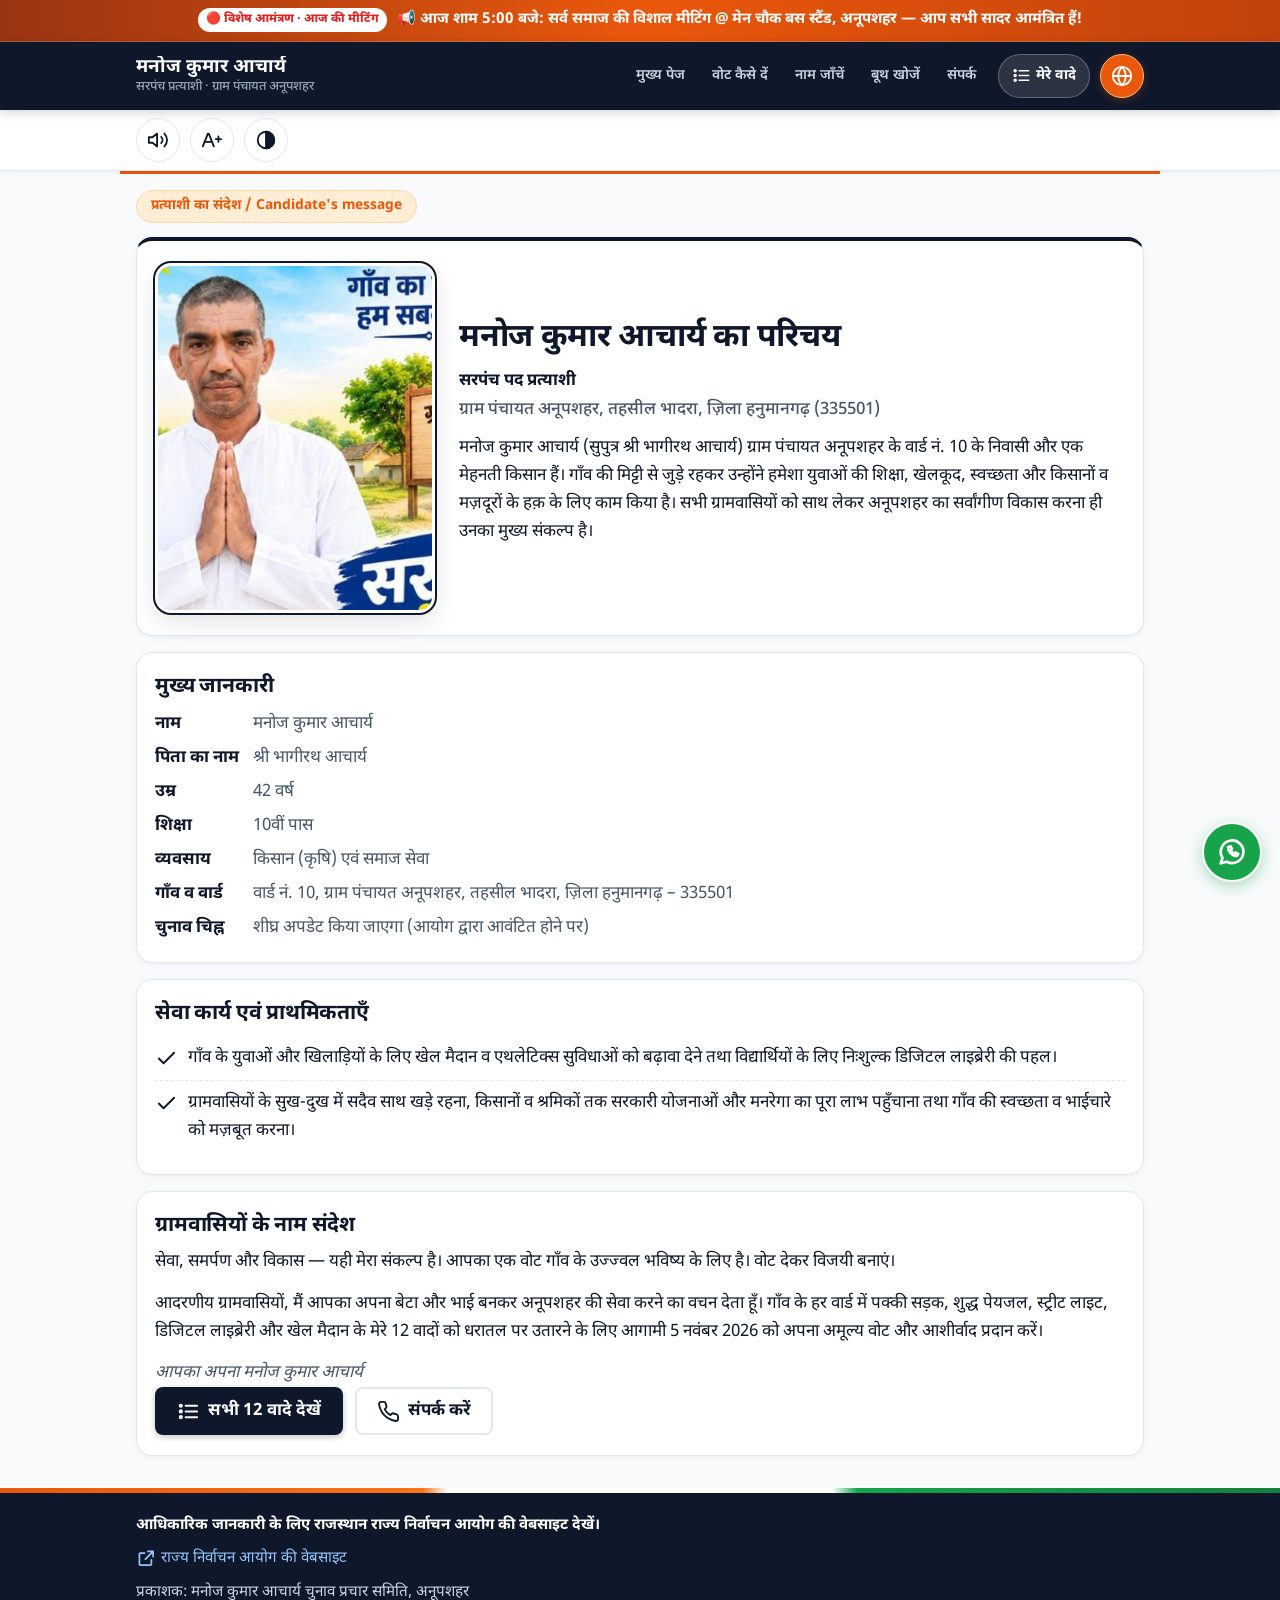
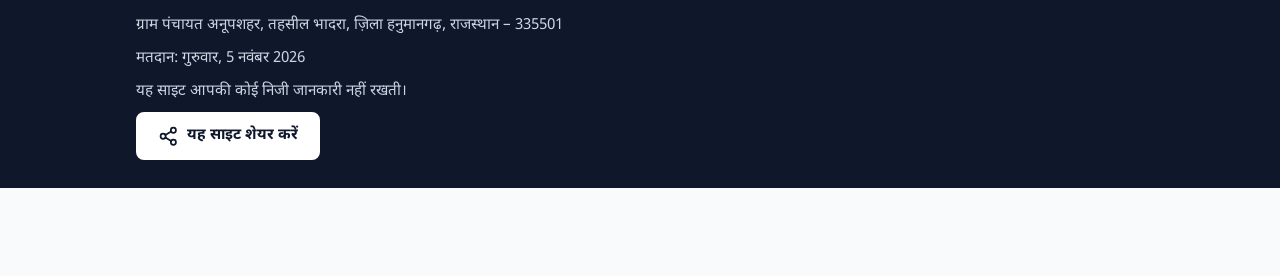
==== about.html @ 5cb66530 "Initial commit: Manoj Kumar Acharya campaign website, PWA, and GA4 integration" ====
﻿<!--
  ============================================================================
  REMINDER FOR SITE OWNER — PRE-POLL SILENCE PERIOD (प्रचार समाप्ति अवधि):
  As per State Election Commission rules, election campaigning must stop during
  the silence period before polling (typically 48 hours before the close of
  poll — confirm exact hours with the Rajasthan State Election Commission).
  Please pause or hide campaign pages (manifesto.html, about.html, flyer.html)
  during the silence period while keeping the neutral voter-information pages
  available.
  ============================================================================
-->
<!doctype html>
<html lang="hi" class="js-pending">
<head>
  <meta charset="utf-8">
  <meta name="viewport" content="width=device-width, initial-scale=1, maximum-scale=1, user-scalable=no, viewport-fit=cover">
  <meta name="theme-color" content="#0F172A">
  <meta name="description" content="मनोज कुमार आचार्य का परिचय — सरपंच प्रत्याशी, ग्राम पंचायत अनूपशहर।">
  <title data-i18n="title.about">परिचय | मनोज कुमार आचार्य</title>
  <link rel="manifest" href="manifest.json">
  <link rel="icon" href="assets/icon-192.png">
  <link rel="preconnect" href="https://fonts.googleapis.com">
  <link rel="preconnect" href="https://fonts.gstatic.com" crossorigin>
  <link rel="stylesheet" href="https://fonts.googleapis.com/css2?family=Noto+Sans+Devanagari:wght@400;600;700&display=optional" media="print" onload="this.media='all'">
  <noscript><link rel="stylesheet" href="https://fonts.googleapis.com/css2?family=Noto+Sans+Devanagari:wght@400;600;700&display=optional"></noscript>
  <link rel="stylesheet" href="css/style.css">
  <link rel="preload" href="js/i18n.js?v=danaram" as="script">
  <link rel="preload" href="js/app.js?v=danaram" as="script">
  <script>
    (function(){try{var d=document.documentElement,l=localStorage.getItem('lang');if(l==='en')d.lang='en';if(localStorage.getItem('largeText')==='1')d.classList.add('large-text');if(localStorage.getItem('contrast')==='1')d.classList.add('hc');}catch(e){}})();
  </script>
</head>
<body data-page="about.html" data-title="about">
  <a class="skip" href="#main" data-i18n="common.skip">मुख्य जानकारी पर जाएँ</a>
  <div data-chrome="header"></div>

  <main id="main" class="wrap zone-candidate">
    <p class="zone-label candidate" data-i18n="common.labelCandidate">प्रत्याशी का संदेश / Candidate's message</p>

    <section class="card hero" aria-labelledby="about-h1">
      <div class="hero-photo">
        <img src="assets/poster.jpg?v=2" width="440" height="550" decoding="async" alt="" data-i18n-attr="alt:brand.photoAlt">
      </div>
      <div class="hero-text">
        <h1 id="about-h1" data-i18n="about.h1">मनोज कुमार आचार्य का परिचय</h1>
        <p class="cand-role" data-i18n="brand.role">सरपंच पद प्रत्याशी</p>
        <p class="cand-place" data-i18n="brand.place">ग्राम पंचायत अनूपशहर, तहसील भादरा, ज़िला हनुमानगढ़ (335501)</p>
        <p data-i18n="about.intro">मनोज कुमार आचार्य (सुपुत्र श्री भागीरथ आचार्य) ग्राम पंचायत अनूपशहर के वार्ड नं. 10 के निवासी और एक मेहनती किसान हैं। गाँव की मिट्टी से जुड़े रहकर उन्होंने हमेशा युवाओं की शिक्षा, खेलकूद, स्वच्छता और किसानों व मज़दूरों के हक़ के लिए काम किया है। सभी ग्रामवासियों को साथ लेकर अनूपशहर का सर्वांगीण विकास करना ही उनका मुख्य संकल्प है।</p>
      </div>
    </section>

    <section class="card" aria-labelledby="facts-heading">
      <h2 id="facts-heading" data-i18n="about.factsTitle">मुख्य जानकारी</h2>
      <dl class="facts">
        <dt data-i18n="about.fName">नाम</dt>
        <dd data-i18n="common.siteName">मनोज कुमार आचार्य</dd>
        <dt data-i18n="about.fFather">पिता का नाम</dt>
        <dd data-i18n="about.fFatherVal">श्री भागीरथ आचार्य</dd>
        <dt data-i18n="about.fAge">उम्र</dt>
        <dd data-i18n="about.fAgeVal">42 वर्ष</dd>
        <dt data-i18n="about.fEdu">शिक्षा</dt>
        <dd data-i18n="about.fEduVal">10वीं पास</dd>
        <dt data-i18n="about.fWork">व्यवसाय</dt>
        <dd data-i18n="about.fWorkVal">किसान (कृषि) एवं समाज सेवा</dd>
        <dt data-i18n="about.fVillage">गाँव व वार्ड</dt>
        <dd data-i18n="about.fVillageVal">वार्ड नं. 10, ग्राम पंचायत अनूपशहर, तहसील भादरा, ज़िला हनुमानगढ़ – 335501</dd>
        <dt data-i18n="about.fSymbol">चुनाव चिह्न</dt>
        <dd data-i18n="about.fSymbolVal">शीघ्र अपडेट किया जाएगा (आयोग द्वारा आवंटित होने पर)</dd>
      </dl>
    </section>

    <section class="card" aria-labelledby="work-heading">
      <h2 id="work-heading" data-i18n="about.workTitle">सेवा कार्य एवं प्राथमिकताएँ</h2>
      <ul class="bullets">
        <li>
          <svg class="icon" aria-hidden="true" focusable="false"><use href="#i-check"></use></svg>
          <span data-i18n="about.work1">गाँव के युवाओं और खिलाड़ियों के लिए खेल मैदान व एथलेटिक्स सुविधाओं को बढ़ावा देने तथा विद्यार्थियों के लिए निःशुल्क डिजिटल लाइब्रेरी की पहल।</span>
        </li>
        <li>
          <svg class="icon" aria-hidden="true" focusable="false"><use href="#i-check"></use></svg>
          <span data-i18n="about.work2">ग्रामवासियों के सुख-दुख में सदैव साथ खड़े रहना, किसानों व श्रमिकों तक सरकारी योजनाओं और मनरेगा का पूरा लाभ पहुँचाना तथा गाँव की स्वच्छता व भाईचारे को मज़बूत करना।</span>
        </li>
      </ul>
    </section>

    <section class="card" aria-labelledby="msg-heading">
      <h2 id="msg-heading" data-i18n="about.messageTitle">ग्रामवासियों के नाम संदेश</h2>
      <p data-i18n="about.message">सेवा, समर्पण और विकास — यही मेरा संकल्प है। आपका एक वोट गाँव के उज्ज्वल भविष्य के लिए है। वोट देकर विजयी बनाएं।</p>
      <p data-i18n="about.messageExtra">आदरणीय ग्रामवासियों, मैं आपका अपना बेटा और भाई बनकर अनूपशहर की सेवा करने का वचन देता हूँ। गाँव के हर वार्ड में पक्की सड़क, शुद्ध पेयजल, स्ट्रीट लाइट, डिजिटल लाइब्रेरी और खेल मैदान के मेरे 12 वादों को धरातल पर उतारने के लिए आगामी 5 नवंबर 2026 को अपना अमूल्य वोट और आशीर्वाद प्रदान करें।</p>
      <p class="yours" data-i18n="brand.yours">आपका अपना मनोज कुमार आचार्य</p>
      <div class="btn-row">
        <a class="btn btn-primary" href="manifesto.html">
          <svg class="icon" aria-hidden="true" focusable="false"><use href="#i-list"></use></svg>
          <span data-i18n="home.teaserBtn">सभी 12 वादे देखें</span>
        </a>
        <a class="btn btn-outline" href="contact.html">
          <svg class="icon" aria-hidden="true" focusable="false"><use href="#i-phone"></use></svg>
          <span data-i18n="home.actContact">संपर्क करें</span>
        </a>
      </div>
    </section>
  </main>

  <div data-chrome="footer"></div>
  <script src="js/i18n.js?v=danaram"></script>
  <script src="js/app.js?v=danaram"></script>
</body>
</html>
---- css/style.css ----
/* ==========================================================================
   style.css — Manoj Kumar Acharya campaign site
   Native Mobile App & Dashboard Design System
   "Royal Trust & Warm Saffron" Color Tokens (High-Contrast Outdoor-Readable)
   ========================================================================== */

:root {
  /* Surfaces (Never put white cards on a pure white background) */
  --bg-app: #F8FAFC;              /* Soft Alabaster app background for tactile depth */
  --bg-card: #FFFFFF;             /* Pure Crisp White for pressable cards & sheets */
  --bg-glass: rgba(255, 255, 255, 0.90); /* Translucent frosted bottom/top nav */

  /* Brand & Authority Colors */
  --brand-navy: #0F172A;          /* Deep Royal Navy for Top App Bar, Status Bar & Hero accents */
  --brand-navy-elevated: #1E293B; /* Secondary dark surface (Countdown timer card) */
  
  /* Primary Interactive Accents (Saffron-Amber) */
  --accent-primary: #EA580C;      /* Vibrant Saffron for primary CTAs, badges & active states */
  --accent-primary-active: #C2410C; /* Pressed state for primary buttons */
  --accent-pill-bg: #FFEDD5;      /* Soft Saffron tint for Material-3 active nav pill */

  /* Semantic & Utility Accents */
  --accent-emerald: #16A34A;      /* Voter verified badge, WhatsApp/Call actions */
  --accent-emerald-soft: #DCFCE7; /* Soft green badge surface */

  /* High-Contrast Typography (WCAG AAA outdoor sunlight legibility) */
  --text-primary: #0F172A;        /* Deep Charcoal Ink for headings & Hindi/English body */
  --text-secondary: #475569;      /* Muted Slate for subtitles, booth details & inactive icons */
  --text-on-dark: #F8FAFC;        /* Crisp white text on Royal Navy surfaces */

  /* Borders & Native Elevation Shadows */
  --border-hairline: #E2E8F0;     /* 1px solid subtle card & nav divider */
  --shadow-card: 0 2px 8px -2px rgba(15, 23, 42, 0.06), 0 1px 3px -1px rgba(15, 23, 42, 0.04);
  --shadow-floating: 0 10px 25px -5px rgba(15, 23, 42, 0.12);
  --radius-card: 16px;
  --radius-pill: 9999px;

  /* Aliases for Seamless Codebase Compatibility */
  --bg: var(--bg-app);
  --card: var(--bg-card);
  --line: var(--border-hairline);
  --line-strong: #CBD5E1;
  --text: var(--text-primary);
  --text-muted: var(--text-secondary);
  --text-subtle: #64748B;
  --primary: var(--brand-navy);
  --primary-light: #1E3A8A;
  --primary-subtle: #EFF6FF;
  --primary-border: #BFDBFE;
  --accent: var(--accent-primary);
  --accent-hover: var(--accent-primary-active);
  --accent-subtle: var(--accent-pill-bg);
  --accent-border: #FED7AA;
  --wa: var(--accent-emerald);
  --wa-subtle: var(--accent-emerald-soft);
  --wa-border: #BBF7D0;
  --focus: var(--accent-primary);
  --grad: linear-gradient(135deg, var(--brand-navy) 0%, #1E293B 100%);
  --badge-grad: linear-gradient(135deg, var(--accent-primary) 0%, var(--accent-primary-active) 100%);
  --navy-grad: linear-gradient(135deg, #1E3A8A 0%, var(--brand-navy) 100%);
  --radius: var(--radius-card);
  --radius-sm: 8px;
  --radius-lg: 20px;
  --radius-full: var(--radius-pill);
  --shadow: var(--shadow-card);
  --shadow-md: var(--shadow-floating);
  --font: "Noto Sans Devanagari", system-ui, -apple-system, BlinkMacSystemFont, "Segoe UI", Roboto, Arial, sans-serif;
  --ease: cubic-bezier(0.16, 1, 0.3, 1);
}

/* ---------- Base & Reset ---------- */
* {
  -webkit-tap-highlight-color: transparent;
  box-sizing: border-box;
}
*, *::before, *::after { box-sizing: border-box; }
html {
  -webkit-text-size-adjust: 100%;
  text-size-adjust: 100%;
  overflow-x: hidden;
  scroll-behavior: smooth;
  background-color: var(--bg-app);
}
@view-transition { navigation: auto; }
::view-transition-old(root),
::view-transition-new(root) {
  animation-duration: 0.15s;
  animation-timing-function: cubic-bezier(0.16, 1, 0.3, 1);
}
html.large-text { font-size: 120%; }
body {
  margin: 0;
  font-family: var(--font);
  font-size: 1.0625rem;
  line-height: 1.65;
  color: var(--text-primary);
  background: var(--bg-app);
  padding-bottom: max(88px, env(safe-area-inset-bottom, 88px));
  overflow-x: hidden;
  overflow-wrap: break-word;
  text-rendering: optimizeLegibility;
  -webkit-font-smoothing: antialiased;
  -moz-osx-font-smoothing: grayscale;
  transition: background-color .2s ease, color .2s ease;
}
body, a, button, nav, header, .card {
  -webkit-user-select: none;
  user-select: none;
}
input, textarea, select, .selectable {
  -webkit-user-select: text;
  user-select: text;
}
a, button, [role="button"], .action-card, .tile, .btn, .tool-btn {
  touch-action: manipulation;
  transition: transform 0.08s cubic-bezier(0.2, 0, 0, 1), background-color 0.1s ease, box-shadow 0.1s ease;
}
a:active, button:active, [role="button"]:active, .action-card:active, .tile:active, .btn:active, .tool-btn:active {
  transform: scale(0.96);
}
img, svg { max-width: 100%; }
img { height: auto; display: block; }
h1, h2, h3 { color: var(--text-primary); line-height: 1.35; margin: 0 0 .5rem; font-weight: 700; }
h1 { font-size: 1.65rem; letter-spacing: -0.01em; }
h2 { font-size: 1.32rem; letter-spacing: -0.01em; }
h3 { font-size: 1.12rem; }
p { margin: 0 0 .85rem; }
a { color: var(--primary-light); text-underline-offset: 3px; transition: color .15s ease; }
a:hover { color: var(--primary); }
ul, ol { padding-left: 1.3rem; }
button, input, textarea, select { font: inherit; }
.icon {
  width: 1.35em; height: 1.35em; flex: 0 0 auto; fill: none; stroke: currentColor;
  stroke-width: 2; stroke-linecap: round; stroke-linejoin: round; vertical-align: middle;
}
.icon.fill { fill: currentColor; stroke: none; }

:focus-visible {
  outline: 3px solid var(--accent-primary);
  outline-offset: 2px;
  border-radius: 4px;
}

.visually-hidden {
  position: absolute !important; width: 1px; height: 1px; padding: 0; margin: -1px;
  overflow: hidden; clip: rect(0 0 0 0); white-space: nowrap; border: 0;
}
.skip {
  position: absolute; left: 8px; top: -100px; z-index: 100;
  background: var(--brand-navy); color: var(--text-on-dark); padding: .75rem 1.2rem;
  border-radius: var(--radius-sm); font-weight: 700; transition: top .2s ease;
}
.skip:focus { top: 8px; }

.wrap { width: 100%; max-width: 1040px; margin: 0 auto; padding: 0 16px; box-sizing: border-box; }
main { display: block; padding: 18px 0 12px; }
section { margin-bottom: 20px; }

/* [EDIT] markers */
mark.edit { background: #FEF3C7; color: #78350F; padding: .08em .35em; border-radius: 4px; font-weight: 600; }

/* ---------- Top App Bar (Deep Royal Navy #0F172A) ---------- */
[data-chrome="header"] { display: block; height: 134px; background: var(--brand-navy); }
.site-header {
  background: var(--brand-navy);
  color: var(--text-on-dark);
  box-shadow: 0 2px 10px rgba(15, 23, 42, 0.2);
  position: sticky;
  top: 0;
  z-index: 500;
}
.site-header .bar {
  display: flex; align-items: center; gap: clamp(6px, 1.2vw, 10px); min-height: 68px; padding-top: 8px; padding-bottom: 8px;
}
.desktop-nav-links {
  display: none;
  align-items: center;
  gap: 3px;
  flex: 0 1 auto;
  min-width: 0;
}
.desktop-nav-link {
  display: inline-flex;
  align-items: center;
  min-height: 44px;
  padding: 0 clamp(6px, 1vw, 12px);
  color: #CBD5E1;
  text-decoration: none;
  font-weight: 600;
  font-size: clamp(0.78rem, 1.1vw, 0.92rem);
  border-radius: var(--radius-pill);
  transition: background-color 0.15s ease, color 0.15s ease;
  white-space: nowrap;
  flex-shrink: 0;
}
.desktop-nav-link:hover {
  background: rgba(255, 255, 255, 0.12);
  color: #FFFFFF;
}
.desktop-nav-link[aria-current="page"] {
  background: rgba(255, 255, 255, 0.2);
  color: #FFFFFF;
  font-weight: 700;
}
.btn-manifesto-nav {
  display: inline-flex;
  align-items: center;
  justify-content: center;
  gap: 5px;
  min-height: 44px;
  padding: 0 clamp(8px, 1vw, 14px);
  border-radius: var(--radius-pill);
  background: rgba(255, 255, 255, 0.12);
  color: #FFFFFF;
  text-decoration: none;
  font-weight: 700;
  font-size: clamp(0.78rem, 1.1vw, 0.9rem);
  border: 1.5px solid rgba(255, 255, 255, 0.25);
  transition: background-color 0.15s ease, border-color 0.15s ease;
  white-space: nowrap;
  flex-shrink: 0;
}
.btn-manifesto-nav:hover {
  background: rgba(255, 255, 255, 0.22);
}
.btn-manifesto-nav[aria-current="page"] {
  background: var(--accent-primary);
  border-color: var(--accent-primary);
  box-shadow: 0 2px 8px rgba(234, 88, 12, 0.3);
}
@media (max-width: 520px) {
  .btn-manifesto-nav {
    width: 44px;
    height: 44px;
    min-width: 44px;
    padding: 0;
  }
  .btn-manifesto-nav .manifesto-nav-text {
    display: none;
  }
}
.brand {
  color: var(--text-on-dark); text-decoration: none; display: flex; flex-direction: column; flex: 1 1 auto; min-width: 0;
}
.brand-name {
  font-size: 1.18rem; font-weight: 700; line-height: 1.22; white-space: nowrap; overflow: hidden;
  text-overflow: ellipsis;
}
.brand-role {
  font-size: .8rem; color: #94A3B8; line-height: 1.3; white-space: nowrap; overflow: hidden;
  text-overflow: ellipsis; font-weight: 500;
}
.btn-lang, .btn-menu {
  min-height: 44px; border-radius: var(--radius-pill); cursor: pointer;
  font-weight: 700; display: inline-flex; align-items: center; justify-content: center;
  transition: transform .12s var(--ease), background-color .18s ease;
  user-select: none;
  flex-shrink: 0;
}
.btn-lang:active, .btn-menu:active { transform: scale(0.96); }
.btn-lang {
  width: 44px;
  height: 44px;
  min-width: 44px;
  padding: 0;
  background: var(--accent-primary);
  color: #FFFFFF;
  border: 1.5px solid #FDBA74;
  box-shadow: 0 2px 8px rgba(234, 88, 12, .3);
}
.btn-lang .icon {
  width: 22px;
  height: 22px;
}
.btn-lang:hover { background: var(--accent-primary-active); }
.btn-menu {
  background: rgba(255, 255, 255, .12);
  color: #FFFFFF;
  border: 1.5px solid rgba(255, 255, 255, .25);
  padding: 0 14px;
  letter-spacing: 0.3px;
}
.btn-menu:hover { background: rgba(255, 255, 255, .2); }
.btn-menu .label { font-size: .92rem; font-weight: 700; }

/* Navigation Drawer */
.site-nav {
  display: none;
  background: var(--brand-navy);
  border-top: 1px solid rgba(255, 255, 255, .1);
}
.site-nav.open { display: block; animation: navFade .18s ease-out; }
@keyframes navFade { from { opacity: 0; } to { opacity: 1; } }
.site-nav .wrap { padding-top: 10px; padding-bottom: 14px; }
.nav-group { margin-top: 6px; }
.nav-head {
  margin: 10px 0 6px; font-size: .82rem; font-weight: 700; color: #93C5FD;
  text-transform: uppercase; letter-spacing: 0.5px;
}
.nav-group.cand .nav-head { color: #FDBA74; }
.site-nav ul { list-style: none; margin: 0; padding: 0; display: grid; gap: 3px; }
.site-nav a {
  display: flex; align-items: center; gap: 12px; min-height: 48px; padding: 6px 14px;
  color: #E2E8F0; text-decoration: none; border-radius: var(--radius-sm); font-weight: 600;
  transition: background-color .15s ease, color .15s ease;
}
.site-nav a:hover { background: rgba(255, 255, 255, .08); color: #FFFFFF; }
.site-nav a[aria-current="page"] {
  background: var(--accent-primary);
  color: #FFFFFF;
}

/* Translucent Frosted Toolbar Strip */
.toolbar-band {
  background: var(--bg-glass);
  backdrop-filter: blur(12px);
  -webkit-backdrop-filter: blur(12px);
  border-bottom: 1px solid var(--border-hairline);
  box-shadow: var(--shadow-card);
  position: relative;
  z-index: 30;
}
.toolbar {
  display: flex; flex-wrap: wrap; gap: 10px; padding-top: 8px; padding-bottom: 8px;
  min-height: 56px; align-items: center;
}
.tool-btn {
  display: inline-flex; align-items: center; justify-content: center; gap: 6px; min-height: 44px; padding: 0 14px;
  border: 1px solid var(--border-hairline); background: var(--bg-card); color: var(--text-primary);
  border-radius: var(--radius-pill); font-weight: 700; font-size: .88rem; cursor: pointer;
  transition: background-color .15s ease, border-color .15s ease, color .15s ease;
  user-select: none;
}
.tool-btn.icon-only {
  width: 44px;
  height: 44px;
  min-width: 44px;
  padding: 0;
  border-radius: var(--radius-pill);
}
.tool-btn.icon-only .icon {
  width: 22px;
  height: 22px;
}
.tool-btn:hover { background: var(--accent-pill-bg); border-color: var(--accent-border); color: var(--accent-primary); }
.tool-btn:active { transform: scale(0.97); }
.tool-btn[aria-pressed="true"] {
  background: var(--brand-navy); color: var(--text-on-dark); border-color: var(--brand-navy);
}
.tool-btn[hidden] { display: none; }

/* ---------- Zone Labels (Candidate vs Neutral) ---------- */
.zone-label {
  display: inline-flex; align-items: center; gap: 8px; margin: 0 0 14px;
  padding: 6px 14px; border-radius: var(--radius-pill); font-weight: 700; font-size: .86rem; line-height: 1.4;
}
.zone-neutral .zone-label, .zone-label.neutral {
  background: var(--primary-subtle); color: var(--primary-light); border: 1px solid var(--primary-border);
}
.zone-candidate .zone-label, .zone-label.candidate {
  background: var(--accent-pill-bg); color: var(--accent-primary); border: 1px solid var(--accent-border);
}
.zone-candidate { border-top: 3px solid var(--accent-primary); padding-top: 16px; }
.zone-neutral { border-top: 3px solid var(--brand-navy); padding-top: 16px; }

/* ---------- Tactile Cards & Surfaces ---------- */
.card {
  background: var(--bg-card);
  border: 1px solid var(--border-hairline);
  border-radius: var(--radius-card);
  box-shadow: var(--shadow-card);
  padding: 20px 18px;
  margin-bottom: 16px;
  transition: box-shadow .2s ease;
}
.card:hover { box-shadow: var(--shadow-floating); }
.lead { font-size: 1.1rem; color: var(--text-secondary); font-weight: 500; }
.note {
  background: var(--accent-pill-bg);
  border: 1px solid var(--accent-border);
  border-left: 4px solid var(--accent-primary);
  padding: 12px 16px;
  border-radius: var(--radius-sm);
  margin: 0 0 14px;
}
.note.info {
  background: var(--primary-subtle);
  border-color: var(--primary-border);
  border-left-color: var(--brand-navy);
}
.small { font-size: .92rem; color: var(--text-secondary); }

/* Buttons */
.btn {
  display: inline-flex; align-items: center; justify-content: center; gap: 8px;
  min-height: 48px; padding: 10px 20px; border-radius: var(--radius-sm); border: 2px solid transparent;
  font-weight: 700; text-decoration: none; cursor: pointer; text-align: center; line-height: 1.3;
  transition: transform .12s var(--ease), background-color .15s ease, box-shadow .15s ease;
  user-select: none;
}
.btn:active { transform: scale(0.97); }
.btn-primary {
  background: var(--brand-navy);
  color: var(--text-on-dark);
  box-shadow: 0 2px 6px rgba(15, 23, 42, .25);
}
.btn-primary:hover { background: var(--brand-navy-elevated); }
.btn-red {
  background: var(--accent-primary);
  color: #FFFFFF;
  box-shadow: 0 2px 6px rgba(234, 88, 12, .25);
}
.btn-red:hover { background: var(--accent-primary-active); }
.btn-wa {
  background: var(--accent-emerald);
  color: #FFFFFF;
}
.btn-wa:hover { background: #15803D; }
.btn-outline {
  background: var(--bg-card); color: var(--brand-navy); border-color: var(--border-hairline);
}
.btn-outline:hover { background: var(--primary-subtle); border-color: var(--brand-navy); }
.btn-wa-outline {
  background: var(--bg-card); color: var(--accent-emerald); border-color: var(--wa-border);
}
.btn-wa-outline:hover { background: var(--accent-emerald-soft); }
.btn-lg { min-height: 56px; font-size: 1.12rem; padding: 12px 26px; border-radius: var(--radius-card); }
.btn-row { display: flex; flex-wrap: wrap; gap: 12px; }
.contact-actions {
  display: grid;
  grid-template-columns: 1fr;
  gap: 12px;
}
.contact-actions .btn {
  width: 100%;
  max-width: 100%;
  box-sizing: border-box;
  padding: 12px clamp(8px, 2.5vw, 20px);
  font-size: clamp(0.88rem, 2.8vw, 1.05rem);
  white-space: normal;
  text-align: center;
  flex-wrap: wrap;
}
@media (max-width: 380px) {
  .contact-actions .btn .btn-num {
    display: none;
  }
}

/* ---------- Home: Hero Section ---------- */
.blessing {
  text-align: center; color: var(--accent-primary); font-weight: 700; font-size: .98rem;
  margin: 0 0 12px; letter-spacing: .2px;
}
.hero {
  display: grid; gap: 18px; align-items: center;
  background: var(--bg-card);
  border-top: 4px solid var(--brand-navy);
  border-radius: var(--radius-card);
  box-shadow: var(--shadow-card);
  padding: 22px 18px;
}
.hero-photo {
  width: 220px; aspect-ratio: 4 / 5; margin: 0 auto; border-radius: var(--radius-card); overflow: hidden;
  border: 3px solid #FFFFFF; box-shadow: 0 0 0 2px var(--brand-navy), 0 8px 24px rgba(15, 23, 42, .12);
  background: #E2E8F0;
}
.hero-photo img { width: 100%; height: 100%; object-fit: cover; object-position: var(--photo-pos, center center); }
.hero-text { text-align: center; }
.slogan-band {
  display: inline-block; background: var(--accent-primary); color: #FFFFFF; font-weight: 700;
  font-size: 1.55rem; line-height: 1.3; padding: 8px 20px; border-radius: 12px; margin: 0 0 10px;
  box-shadow: 0 3px 10px rgba(234, 88, 12, .25);
}
.tagline { color: var(--primary-light); font-weight: 700; font-size: 1.15rem; margin-bottom: 6px; }
.cand-name { color: var(--text-primary); font-size: 1.55rem; font-weight: 800; margin: 0; }
.cand-role { font-weight: 700; color: var(--text-primary); margin: 0; font-size: 1.05rem; }
.cand-place { color: var(--text-secondary); margin: 0 0 10px; font-weight: 500; }
.values-strip {
  background: var(--primary-subtle);
  color: var(--brand-navy); font-weight: 700; text-align: center;
  padding: 8px 16px; border-radius: var(--radius-sm); border: 1px solid var(--primary-border);
  margin: 0 0 10px;
}
.vote-line { font-weight: 700; color: var(--text-primary); margin: 0; }
.appeal { color: var(--accent-primary); font-weight: 700; font-size: 1.18rem; margin: 4px 0; }
.yours { color: var(--text-secondary); font-style: italic; margin: 0; }

/* Secondary Dark Surface: Countdown Timer Card */
#countdown.card {
  background: var(--brand-navy-elevated);
  border: 1px solid rgba(255, 255, 255, 0.12);
  color: var(--text-on-dark);
  box-shadow: var(--shadow-floating);
}
#countdown h2 { color: var(--text-on-dark); }
#countdown .cd-date { color: #93C5FD; }
.countdown {
  display: grid; grid-template-columns: repeat(3, 1fr); gap: 10px; margin: 12px 0 8px;
}
.cd-box {
  background: rgba(255, 255, 255, 0.08);
  color: var(--text-on-dark);
  border: 1px solid rgba(255, 255, 255, 0.15);
  border-top: 3.5px solid var(--accent-primary);
  border-radius: var(--radius-sm);
  text-align: center;
  padding: 12px 4px;
}
.cd-num {
  display: block; font-size: 2.1rem; font-weight: 800; line-height: 1.1;
  font-variant-numeric: tabular-nums; color: #FDBA74;
}
.cd-unit { display: block; font-size: .9rem; font-weight: 600; color: #CBD5E1; margin-top: 3px; }
.cd-msg { font-weight: 700; color: #FDBA74; font-size: 1.12rem; }

/* Royal Navy Action Tiles (2x2 Grid) */
.tiles {
  display: grid; grid-template-columns: 1fr 1fr; gap: 10px; list-style: none; padding: 0; margin: 0;
}
.tile {
  display: flex; flex-direction: column; align-items: center; justify-content: center; gap: 8px;
  min-height: 114px; padding: 14px 10px; border-radius: var(--radius-card); text-align: center;
  background: var(--brand-navy); color: var(--text-on-dark); text-decoration: none; font-weight: 700; font-size: 1.02rem; line-height: 1.3;
  box-shadow: var(--shadow-card); border: 1px solid rgba(255, 255, 255, .1);
  border-bottom: 3.5px solid var(--accent-primary);
  transition: transform .15s ease, box-shadow .15s ease;
  user-select: none;
}
.tile .icon { width: 34px; height: 34px; color: #FFFFFF; }
.tile:hover {
  transform: translateY(-2px);
  box-shadow: var(--shadow-floating);
}
.tile:active { transform: scale(0.97); }

/* Pillars */
.pillars { display: grid; grid-template-columns: 1fr 1fr; gap: 10px; list-style: none; padding: 0; margin: 0; }
.pillar {
  background: var(--bg-card);
  border: 1px solid var(--border-hairline);
  border-top: 3.5px solid var(--brand-navy);
  border-radius: var(--radius-card);
  box-shadow: var(--shadow-card);
  padding: 16px 10px;
  text-align: center;
  font-weight: 700;
  color: var(--text-primary);
  line-height: 1.35;
}
.pillar-icon {
  width: 58px; height: 58px; margin: 0 auto 10px; border-radius: 50%; display: grid; place-items: center;
  background: var(--primary-subtle); color: var(--brand-navy); border: 2px solid var(--primary-border);
}
.pillar-icon .icon { width: 30px; height: 30px; }

/* ---------- Manifesto Cards (12 Points) ---------- */
.manifesto-head { text-align: center; margin-bottom: 18px; }
.manifesto-head h1 { margin: 0; }
.manifesto-head .slogan-band { font-size: 1.65rem; }
.promises { list-style: none; padding: 0; margin: 0; display: grid; gap: 14px; }
.promise {
  display: flex; gap: 14px; align-items: flex-start;
  background: var(--bg-card); border: 1px solid var(--border-hairline); border-left: 4.5px solid var(--accent-primary);
  border-radius: var(--radius-card); box-shadow: var(--shadow-card); padding: 16px 14px;
}
.badge {
  flex: 0 0 auto; width: 48px; height: 48px; border-radius: 50%; display: grid; place-items: center;
  background: var(--accent-primary); color: #FFFFFF; font-weight: 700; font-size: 1.3rem; line-height: 1;
  border: 2px solid #FED7AA;
}
.promise-body { min-width: 0; flex: 1 1 auto; }
.promise h2, .promise h3 { color: var(--text-primary); font-weight: 700; font-size: 1.15rem; margin: 0 0 4px; }
.promise p { font-weight: 400; margin: 0 0 10px; color: var(--text-secondary); }
.btn-share {
  display: inline-flex; align-items: center; gap: 6px; min-height: 48px; padding: 4px 16px;
  border: 1px solid var(--wa-border); color: var(--accent-emerald); background: var(--accent-emerald-soft); border-radius: var(--radius-pill);
  font-weight: 700; font-size: .92rem; text-decoration: none;
  transition: background-color .15s ease;
  user-select: none;
}
.btn-share:hover { background: #DCFCE7; }
.btn-share:active { transform: scale(0.96); }
.teaser-more { margin-top: 16px; }
.poster-figure { margin: 0; }
.poster-figure img { width: 100%; max-width: 640px; margin: 0 auto; border-radius: var(--radius-card); border: 1px solid var(--border-hairline); }
.poster-figure figcaption { text-align: center; margin-top: 6px; }

/* ---------- Steps & Checklists ---------- */
.steps { list-style: none; padding: 0; margin: 0; display: grid; gap: 12px; counter-reset: step; }
.step { display: flex; gap: 12px; align-items: flex-start; }
.step-icon {
  flex: 0 0 auto; width: 50px; height: 50px; border-radius: 50%; display: grid; place-items: center;
  background: var(--brand-navy); color: #FFFFFF; position: relative;
}
.step-icon .icon { width: 26px; height: 26px; }
.step-num {
  position: absolute; right: -5px; top: -5px; width: 24px; height: 24px; border-radius: 50%;
  background: var(--accent-primary); color: #FFFFFF; border: 2px solid #FFFFFF; font-weight: 700; font-size: .8rem; display: grid; place-items: center;
}
.step h3 { margin: 2px 0 2px; font-weight: 700; }
.step p { margin: 0; color: var(--text-secondary); }

.checklist { list-style: none; padding: 0; margin: 0 0 10px; }
.checklist li { margin-bottom: 8px; }
.checklist label {
  display: flex; gap: 12px; align-items: flex-start; min-height: 48px; padding: 10px 12px;
  background: var(--bg-card); border: 1.5px solid var(--border-hairline); border-radius: var(--radius-sm); cursor: pointer;
  transition: border-color .15s ease, background-color .15s ease;
}
.checklist label:hover { border-color: var(--primary-border); background: var(--bg-app); }
.checklist input { width: 22px; height: 22px; margin: 2px 0 0; flex: 0 0 auto; accent-color: var(--brand-navy); }
.checklist input:checked + span { text-decoration: line-through; color: var(--text-subtle); }

.bullets { margin: 0; padding-left: 0; list-style: none; }
.bullets li { display: flex; gap: 10px; align-items: flex-start; padding: 8px 0; border-bottom: 1px dashed var(--border-hairline); }
.bullets li:last-child { border-bottom: 0; }
.bullets .icon { color: var(--brand-navy); margin-top: 3px; }

.who { display: grid; gap: 12px; }
.who .card { margin: 0; }
.who h3 { display: flex; align-items: center; gap: 8px; }

.facts { display: grid; grid-template-columns: auto 1fr; gap: 6px 14px; margin: 0; }
.facts dt { font-weight: 700; color: var(--brand-navy); }
.facts dd { margin: 0; color: var(--text-secondary); }

/* ---------- FAQ Accordion ---------- */
.faq details {
  background: var(--bg-card); border: 1px solid var(--border-hairline); border-radius: var(--radius-sm);
  margin-bottom: 10px; box-shadow: var(--shadow-card);
}
.faq summary {
  cursor: pointer; list-style: none; display: flex; align-items: center; gap: 10px;
  min-height: 54px; padding: 10px 16px; font-weight: 700; color: var(--text-primary);
  user-select: none;
}
.faq summary::-webkit-details-marker { display: none; }
.faq summary::after { content: "+"; margin-left: auto; font-size: 1.5rem; line-height: 1; color: var(--brand-navy); font-weight: 400; }
.faq details[open] summary::after { content: "−"; }
.faq details > p { padding: 0 16px 14px; margin: 0; color: var(--text-secondary); }

/* ---------- Booths & Issues ---------- */
.ward-jump { display: flex; flex-wrap: wrap; gap: 8px; align-items: center; margin-bottom: 16px; }
.chip {
  display: inline-flex; align-items: center; min-height: 48px; padding: 0 16px; border-radius: var(--radius-pill);
  background: var(--bg-card); border: 1.5px solid var(--border-hairline); color: var(--brand-navy); font-weight: 700; text-decoration: none;
  box-shadow: var(--shadow-card); transition: background-color .15s ease, border-color .15s ease;
  user-select: none;
}
.chip:hover { background: var(--primary-subtle); border-color: var(--brand-navy); }
.chip:active { transform: scale(0.97); }
.ward-block { scroll-margin-top: 12px; }
.ward-block h2 { display: flex; align-items: center; gap: 8px; flex-wrap: wrap; }
.ward-area { font-weight: 400; color: var(--text-secondary); font-size: 1rem; }
.booth-meta { margin: 0 0 6px; }
.booth-meta strong { color: var(--brand-navy); }

/* ---------- Forms ---------- */
.form-field { margin-bottom: 14px; }
.form-field label { display: block; font-weight: 700; color: var(--text-primary); margin-bottom: 4px; }
.form-field input, .form-field textarea {
  width: 100%; min-height: 48px; padding: 10px 12px; border: 1.5px solid var(--border-hairline); border-radius: var(--radius-sm);
  background: var(--bg-card); color: var(--text-primary); transition: border-color .15s ease;
}
.form-field input:focus, .form-field textarea:focus {
  border-color: var(--brand-navy); outline: none;
}
.form-field textarea { min-height: 130px; resize: vertical; }
.form-error { color: #DC2626; font-weight: 700; margin: 0 0 10px; }
.form-status { color: var(--accent-emerald); font-weight: 700; }

/* Contact Details */
.contact-number { font-size: 1.6rem; font-weight: 800; color: var(--brand-navy); letter-spacing: .5px; margin: 4px 0 14px; }
.contact-actions { display: grid; gap: 10px; }

/* Media Placeholders */
.media-grid { display: grid; gap: 12px; }
.media-slot {
  border: 2px dashed var(--border-hairline); border-radius: var(--radius-card); padding: 18px; text-align: center; background: var(--bg-app);
}
.media-slot .icon { width: 38px; height: 38px; color: var(--brand-navy); }

/* ==========================================================================
   EVM Simulator (Focused Ballot Unit)
   ========================================================================== */
.demo {
  border: 1.5px solid var(--primary-border);
  background: var(--bg-card);
  border-radius: var(--radius-card);
}
.practice-badge {
  display: inline-block; background: var(--accent-primary); color: #FFFFFF; font-weight: 700; padding: 4px 14px;
  border-radius: var(--radius-pill); margin-bottom: 10px; font-size: .88rem;
}
.demo-switch { display: flex; flex-wrap: wrap; gap: 8px; margin: 8px 0 14px; }
.demo-switch button {
  min-height: 48px; padding: 0 16px; border-radius: var(--radius-pill); border: 1.5px solid var(--border-hairline);
  background: var(--bg-card); color: var(--text-primary); font-weight: 700; cursor: pointer;
}
.demo-switch button[aria-pressed="true"] { background: var(--brand-navy); color: #FFFFFF; border-color: var(--brand-navy); }

/* EVM Outer Console Casing */
.evm {
  background: #F1F5F9;
  border: 1.5px solid var(--border-hairline);
  border-radius: var(--radius-card);
  padding: 8px 6px;
}
.evm-row {
  display: grid;
  grid-template-columns: 20px 42px 1fr 30px 18px 54px;
  align-items: center;
  gap: 6px;
  background: var(--bg-card);
  border: 1px solid var(--border-hairline);
  border-radius: var(--radius-sm);
  padding: 8px 6px;
  margin-bottom: 6px;
}
.evm-row:last-child { margin-bottom: 0; }
.evm-no {
  font-weight: 700; text-align: center; font-size: .95rem; color: var(--text-primary);
}
.evm-photo {
  width: 42px; height: 42px; border-radius: 50%; object-fit: cover;
  border: 2px solid var(--brand-navy); background: #F8FAFC;
}
.evm-name {
  font-weight: 700; line-height: 1.25; font-size: .92rem; min-width: 0; color: var(--text-primary);
}
.evm-symbol { width: 30px; height: 30px; color: var(--text-secondary); }

/* Authentic LED Ready/Voted Indicator Lamp */
.lamp {
  width: 18px; height: 18px; border-radius: 50%;
  background: #94A3B8; border: 2px solid #64748B;
  transition: all .2s ease;
}
.lamp.on {
  background: #DC2626;
  border-color: #991B1B;
  box-shadow: 0 0 10px 3px rgba(220, 38, 38, .7);
}

/* Push-Button */
.evm-btn {
  width: 54px; height: 48px; border-radius: 24px;
  border: 2px solid var(--brand-navy);
  background: var(--brand-navy);
  cursor: pointer;
  box-shadow: 0 3px 0 #000000;
  transition: transform .1s ease, box-shadow .1s ease;
  user-select: none;
}
.evm-btn:active {
  transform: translateY(2px);
  box-shadow: 0 1px 0 #000000;
}
.evm-btn:disabled {
  cursor: not-allowed;
  opacity: .82;
}

.demo-msg {
  min-height: 2.8em; font-weight: 700; color: var(--brand-navy); margin: 12px 0 6px;
  padding: 10px 14px; background: var(--primary-subtle); border-radius: var(--radius-sm); border: 1px solid var(--primary-border);
}
.demo-warn { color: var(--accent-primary); font-weight: 600; margin: 4px 0; }
.demo-actions { display: flex; flex-wrap: wrap; gap: 10px; }

/* ---------- Footer ---------- */
.site-footer {
  background: var(--brand-navy);
  color: var(--text-on-dark);
  margin-top: 32px;
}
.tricolour {
  height: 5px;
  background: linear-gradient(90deg, #EA580C 0%, #F97316 33%, #FFFFFF 35%, #FFFFFF 65%, #16A34A 67%, #15803D 100%);
}
.site-footer .wrap { padding-top: 20px; padding-bottom: 20px; }
.site-footer p { margin: 0 0 8px; font-size: .95rem; color: #CBD5E1; }
.site-footer a { color: #93C5FD; text-decoration: none; }
.site-footer a:hover { color: #FFFFFF; text-decoration: underline; }
.site-footer .btn-outline {
  color: var(--brand-navy); border-color: #FFFFFF; background: #FFFFFF;
}
.site-footer .btn-outline:hover { background: #F1F5F9; }
.footer-official { font-weight: 700; color: #FFFFFF !important; }

/* Floating WhatsApp FAB */
.wa-float {
  position: fixed; right: 18px; bottom: max(18px, env(safe-area-inset-bottom, 18px));
  z-index: 50; width: 60px; height: 60px; border-radius: 50%;
  background: var(--accent-emerald);
  color: #FFFFFF; display: grid; place-items: center;
  box-shadow: 0 4px 14px rgba(22, 163, 74, .35); border: 2.5px solid #FFFFFF;
  transition: transform .18s var(--ease);
}
/* Keep EVM buttons on the right unobstructed on how-to-vote.html */
body[data-page="how-to-vote.html"] .wa-float {
  left: 18px;
  right: auto;
}
.wa-float:hover { transform: scale(1.06); }
.wa-float:active { transform: scale(0.95); }
.wa-float .icon { width: 32px; height: 32px; }

/* ---------- Mobile Bottom Navigation Bar (< 768px) ---------- */
.bottom-nav {
  position: fixed;
  bottom: 0;
  left: 0;
  right: 0;
  height: calc(64px + env(safe-area-inset-bottom, 0px));
  padding-bottom: env(safe-area-inset-bottom, 0px);
  background: var(--bg-glass, rgba(255, 255, 255, 0.90));
  backdrop-filter: blur(16px);
  -webkit-backdrop-filter: blur(16px);
  border-top: 1px solid var(--border-hairline, #E2E8F0);
  z-index: 1000;
  display: flex;
  align-items: center;
  justify-content: space-around;
  padding-left: 4px;
  padding-right: 4px;
  box-shadow: 0 -2px 10px rgba(15, 23, 42, 0.05);
}
.bottom-tab {
  display: flex;
  flex-direction: column;
  align-items: center;
  justify-content: center;
  gap: 2px;
  flex: 1 1 0;
  min-width: 0;
  height: 100%;
  text-decoration: none;
  color: var(--text-secondary);
  transition: color 0.12s ease;
  padding: 4px 2px;
  user-select: none;
  -webkit-user-select: none;
}
.bottom-tab .bottom-tab-icon {
  display: inline-flex;
  align-items: center;
  justify-content: center;
  border-radius: var(--radius-pill);
  padding: 4px 16px;
  transition: background-color 0.15s ease, color 0.15s ease;
}
.bottom-tab .bottom-tab-icon .icon {
  width: 22px;
  height: 22px;
}
.bottom-tab .bottom-tab-label {
  font-size: 0.72rem;
  line-height: 1.1;
  font-weight: 600;
  white-space: nowrap;
  overflow: hidden;
  text-overflow: ellipsis;
  max-width: 100%;
  text-align: center;
}
.bottom-tab[aria-current="page"] {
  color: var(--accent-primary);
}
.bottom-tab[aria-current="page"] .bottom-tab-icon {
  background-color: var(--accent-pill-bg, #FFEDD5);
  color: var(--accent-primary, #EA580C);
}
.bottom-tab[aria-current="page"] .bottom-tab-label {
  color: var(--accent-primary, #EA580C);
  font-weight: 700;
}

/* ---------- Flyer & Printable ---------- */
.flyer {
  background: #FFFFFF; border: 1.5px solid var(--border-hairline); border-radius: var(--radius-card);
  overflow: hidden; max-width: 820px; margin: 0 auto; box-shadow: var(--shadow-card);
}
.flyer-top { background: var(--brand-navy); color: #FFFFFF; text-align: center; padding: 16px 14px; }
.flyer-top .blessing { color: #FED7AA; margin: 0 0 4px; }
.flyer-top .slogan { font-size: 1.8rem; font-weight: 700; margin: 0; line-height: 1.3; }
.flyer-top .tagline { color: #93C5FD; margin: 0; }
.flyer-body { padding: 16px; display: grid; gap: 14px; }
.flyer-cand { display: flex; gap: 14px; align-items: center; }
.flyer-cand img {
  width: 120px; aspect-ratio: 4 / 5; object-fit: cover; object-position: var(--photo-pos, 50% 18%);
  border-radius: var(--radius-sm); border: 2px solid var(--brand-navy); flex: 0 0 auto;
}
@media (max-width: 480px) {
  .flyer-cand {
    flex-direction: column;
    text-align: center;
    gap: 12px;
  }
  .flyer-cand img {
    margin: 0 auto;
    width: 110px;
  }
}
.flyer-promises { margin: 0; padding-left: 0; list-style: none; columns: 1; column-gap: 20px; }
.flyer-promises li {
  break-inside: avoid; display: flex; gap: 8px; align-items: flex-start; margin-bottom: 6px;
  font-weight: 600; color: var(--text-primary); line-height: 1.35;
}
.flyer-promises .mini-badge {
  flex: 0 0 auto; width: 26px; height: 26px; border-radius: 50%;
  background: var(--accent-primary); color: #FFFFFF; font-size: .85rem; font-weight: 700; display: grid; place-items: center;
}
.flyer-foot { display: flex; gap: 14px; align-items: center; flex-wrap: wrap; border-top: 3px solid var(--brand-navy); padding-top: 12px; }
.qr-wrap { text-align: center; }
.qr { width: 150px; height: 150px; background: #FFFFFF; margin: 0 auto; }
.qr svg { width: 100%; height: 100%; display: block; }
.qr-url-wrap { margin: 6px auto 0; max-width: 220px; }
a.qr-url {
  display: inline-block; font-size: .86rem; font-weight: 700; color: var(--brand-navy);
  text-decoration: underline; word-break: break-all; padding: 5px 10px; border-radius: 6px;
  background: var(--primary-subtle); border: 1px solid var(--primary-border);
}
a.qr-url:hover { background: #DBEAFE; color: var(--brand-navy); }
.flyer-contact .contact-number { margin: 0; }
.imprint { font-size: .8rem; color: var(--text-secondary); margin: 0; padding: 0 16px 14px; }

/* Small screen EVM optimization (< 380px) */
@media (max-width: 380px) {
  .wrap { padding: 0 10px; }
  .card { padding: 16px 12px; }
  .evm { padding: 6px 4px; }
  .evm-row {
    grid-template-columns: 18px 36px 1fr 26px 16px 48px;
    gap: 4px; padding: 6px 4px;
  }
  .evm-photo { width: 36px; height: 36px; }
  .evm-symbol { width: 26px; height: 26px; }
  .evm-btn { width: 48px; height: 44px; }
  .lamp { width: 16px; height: 16px; }
  .tile { min-height: 104px; padding: 12px 6px; font-size: .95rem; }
  .tile .icon { width: 30px; height: 30px; }
  .cd-num { font-size: 1.8rem; }
}

/* ---------- Responsive Breakpoints ---------- */
@media (min-width: 640px) {
  h1 { font-size: 2rem; }
  .tiles { grid-template-columns: repeat(4, 1fr); gap: 12px; }
  .pillars { grid-template-columns: repeat(4, 1fr); gap: 12px; }
  .who { grid-template-columns: 1fr 1fr; }
  .media-grid { grid-template-columns: 1fr 1fr; }
  .contact-actions { grid-template-columns: 1fr 1fr; }
  .flyer-promises { columns: 2; }
}
@media (max-width: 767px) {
  body {
    padding-bottom: calc(80px + env(safe-area-inset-bottom, 0px));
  }
  main {
    padding-bottom: calc(80px + env(safe-area-inset-bottom, 0px));
  }
  .wa-float {
    bottom: calc(76px + env(safe-area-inset-bottom, 0px));
  }
  .desktop-nav-links {
    display: none !important;
  }
  .dashboard-left, .dashboard-right {
    display: flex;
    flex-direction: column;
    gap: 16px;
  }
}

@media (min-width: 768px) {
  .bottom-nav {
    display: none !important;
  }
  .desktop-nav-links {
    display: flex;
  }
  .btn-menu {
    display: none;
  }
  .site-nav {
    display: none !important;
  }
}

@media (min-width: 768px) and (max-width: 1024px) {
  .site-header .bar {
    gap: 6px;
  }
  .brand-name {
    font-size: 1.05rem;
  }
  .brand-role {
    font-size: 0.72rem;
  }
  .desktop-nav-links {
    gap: 2px;
  }
  .desktop-nav-link {
    padding: 0 6px;
    font-size: 0.8rem;
  }
  .btn-manifesto-nav {
    padding: 0 8px;
    font-size: 0.8rem;
  }
}

html.large-text .desktop-nav-link {
  padding: 0 5px;
  font-size: 0.78rem;
}
html.large-text .btn-manifesto-nav {
  padding: 0 7px;
  font-size: 0.78rem;
}
html.large-text .site-header .brand-role {
  display: none;
}
html.large-text .btn-lg {
  padding: 10px 14px;
  font-size: 0.96rem;
}
html.large-text .pillar {
  padding: 12px 6px;
  font-size: 0.88rem;
}

@media (min-width: 768px) {
  .hero {
    grid-template-columns: 280px 1fr;
    gap: 24px;
  }
  .hero-photo {
    width: 280px;
  }
  .hero-text {
    text-align: left;
  }
  .promises.grid-2 {
    grid-template-columns: 1fr 1fr;
  }
  .steps {
    grid-template-columns: 1fr 1fr;
  }

  /* Desktop 12-Column Dashboard Grid */
  .dashboard-layout {
    max-width: 1120px;
    margin: 0 auto;
    display: grid;
    grid-template-columns: repeat(12, 1fr);
    gap: 24px;
    align-items: start;
  }
  .dashboard-left {
    grid-column: span 5;
    position: sticky;
    top: 84px;
    display: flex;
    flex-direction: column;
    gap: 20px;
  }
  .dashboard-right {
    grid-column: span 7;
    display: flex;
    flex-direction: column;
    gap: 20px;
    min-width: 0;
  }
  .dashboard-right .pillars,
  .dashboard-right .tiles {
    grid-template-columns: 1fr 1fr;
    gap: 12px;
  }
  .dashboard-right .promises.grid-2 {
    grid-template-columns: 1fr;
  }
  .dashboard-left .card,
  .dashboard-right .card,
  .dashboard-right section {
    margin-bottom: 0;
  }
  .dashboard-left .hero {
    grid-template-columns: 1fr !important;
    text-align: center;
    padding: 18px 14px;
  }
  .dashboard-left .hero-photo {
    width: 190px !important;
    max-width: 100%;
    margin: 0 auto;
  }
  .dashboard-left .hero-text {
    text-align: center !important;
  }
  .dashboard-left .slogan-band {
    font-size: 1.35rem;
  }
  .dashboard-left .cand-name {
    font-size: 1.4rem;
  }
}

@media (min-width: 1100px) {
  .dashboard-right .pillars,
  .dashboard-right .tiles {
    grid-template-columns: repeat(4, 1fr);
  }
  .dashboard-right .promises.grid-2 {
    grid-template-columns: 1fr 1fr;
  }
}

/* ==========================================================================
   High-Contrast Outdoor-Readable Dark Mode (html.hc)
   ========================================================================== */
html.hc {
  --bg-app: #0F172A;
  --bg-card: #1E293B;
  --bg: #0F172A;
  --card: #1E293B;
  --text-primary: #F8FAFC;
  --text-secondary: #CBD5E1;
  --text: #F8FAFC;
  --text-muted: #CBD5E1;
  --text-subtle: #94A3B8;
  --brand-navy: #030712;
  --brand-navy-elevated: #0F172A;
  --primary: #93C5FD;
  --primary-light: #60A5FA;
  --primary-subtle: rgba(59, 130, 246, .14);
  --primary-border: rgba(96, 165, 250, .3);
  --accent-primary: #FB923C;
  --accent-primary-active: #F97316;
  --accent: #FB923C;
  --accent-hover: #F97316;
  --accent-pill-bg: rgba(249, 115, 22, .14);
  --accent-border: rgba(249, 115, 22, .32);
  --border-hairline: #334155;
  --line: #334155;
  --line-strong: #475569;
  --accent-emerald: #10B981;
  --wa: #10B981;
  --accent-emerald-soft: rgba(16, 185, 129, .14);
  --wa-subtle: rgba(16, 185, 129, .14);
  --wa-border: rgba(52, 211, 153, .35);
  --grad: linear-gradient(135deg, #030712 0%, #0F172A 100%);
  --focus: #60A5FA;
}
html.hc body { background: var(--bg-app); color: var(--text-primary); }
html.hc h1, html.hc h2, html.hc h3 { color: #F8FAFC; }
html.hc a { color: #60A5FA; }
html.hc a:hover { color: #93C5FD; }
html.hc .site-header {
  background: var(--grad);
  border-bottom: 1px solid #1E293B;
}
html.hc .site-nav { background: #030712; border-top: 1px solid #1E293B; border-bottom: 1px solid #334155; }
html.hc .site-footer {
  background: #030712;
  border-top: 1px solid #1E293B;
}
html.hc .toolbar-band { background: #1E293B; border-bottom: 1px solid #334155; }

/* Cards in Dark Mode */
html.hc .card,
html.hc .hero,
html.hc .promise,
html.hc .pillar,
html.hc .faq details,
html.hc .checklist label,
html.hc .media-slot,
html.hc .demo,
html.hc .flyer {
  background: #1E293B !important;
  border: 1px solid #334155 !important;
}
html.hc .hero { border-top: 4px solid #3B82F6 !important; }
html.hc .promise { border-left: 4.5px solid #FB923C !important; }
html.hc .pillar { border-top: 3.5px solid #3B82F6 !important; }
html.hc .promise h2, html.hc .promise h3 { color: #F8FAFC !important; }
html.hc .promise p, html.hc .step p { color: #CBD5E1 !important; }

/* Callouts in Dark Mode */
html.hc .note {
  background: rgba(249, 115, 22, .12) !important;
  color: #F8FAFC !important;
  border: 1px solid rgba(251, 146, 60, .28) !important;
  border-left: 4px solid #FB923C !important;
}
html.hc .note.info {
  background: rgba(59, 130, 246, .12) !important;
  border-color: rgba(96, 165, 250, .28) !important;
  border-left-color: #60A5FA !important;
}
html.hc .values-strip {
  background: rgba(59, 130, 246, .14) !important;
  color: #BFDBFE !important;
  border: 1px solid rgba(96, 165, 250, .28) !important;
}

/* Zone labels in Dark Mode */
html.hc .zone-label.neutral,
html.hc .zone-neutral .zone-label {
  background: rgba(59, 130, 246, .14) !important;
  color: #93C5FD !important;
  border: 1.5px solid rgba(96, 165, 250, .32) !important;
}
html.hc .zone-label.candidate,
html.hc .zone-candidate .zone-label {
  background: rgba(249, 115, 22, .14) !important;
  color: #FDBA74 !important;
  border: 1.5px solid rgba(249, 115, 22, .32) !important;
}

/* Countdown in Dark Mode */
html.hc #countdown.card,
html.hc .cd-box {
  background: #273548 !important;
  color: #F8FAFC !important;
  border: 1px solid #334155 !important;
}
html.hc .cd-box {
  border-top: 3.5px solid #3B82F6 !important;
}
html.hc .cd-num { color: #60A5FA !important; }
html.hc .cd-unit { color: #CBD5E1 !important; }
html.hc .cd-date { color: #93C5FD !important; }

/* Interactive elements in Dark Mode */
html.hc .tool-btn,
html.hc .chip,
html.hc .demo-switch button,
html.hc .btn-outline {
  background: #273548 !important;
  color: #F8FAFC !important;
  border: 1.5px solid #475569 !important;
}
html.hc .tool-btn:hover,
html.hc .chip:hover,
html.hc .btn-outline:hover {
  background: #2F3F56 !important;
  border-color: #60A5FA !important;
}
html.hc .btn-primary {
  background: #2563EB !important;
  color: #FFFFFF !important;
}
html.hc .tile {
  background: #172554 !important;
  color: #F8FAFC !important;
  border: 1px solid rgba(96, 165, 250, .25) !important;
  border-bottom: 3.5px solid #FB923C !important;
}
html.hc .tile .icon { color: #FFFFFF !important; }
html.hc .tool-btn[aria-pressed="true"],
html.hc .demo-switch button[aria-pressed="true"],
html.hc .site-nav a[aria-current="page"] {
  background: #2563EB !important;
  color: #FFFFFF !important;
  border-color: #60A5FA !important;
}

/* WhatsApp Buttons in Dark Mode */
html.hc .btn-wa {
  background: #059669 !important;
  color: #FFFFFF !important;
}
html.hc .btn-share,
html.hc .btn-wa-outline {
  background: rgba(16, 185, 129, .14) !important;
  color: #6EE7B7 !important;
  border: 1.5px solid rgba(52, 211, 153, .35) !important;
}

/* Bottom Nav & Desktop Nav in Dark Mode */
html.hc .bottom-nav {
  background: rgba(15, 23, 42, 0.95);
  border-top-color: #334155;
}
html.hc .bottom-tab {
  color: #94A3B8;
}
html.hc .bottom-tab[aria-current="page"] {
  color: #FB923C;
}
html.hc .bottom-tab[aria-current="page"] .bottom-tab-icon {
  background-color: rgba(249, 115, 22, 0.18);
  color: #FB923C;
}
html.hc .bottom-tab[aria-current="page"] .bottom-tab-label {
  color: #FB923C;
}
html.hc .desktop-nav-link {
  color: #94A3B8;
}
html.hc .desktop-nav-link:hover {
  background: rgba(255, 255, 255, 0.08);
  color: #F8FAFC;
}
html.hc .desktop-nav-link[aria-current="page"] {
  background: rgba(59, 130, 246, 0.25);
  color: #93C5FD;
}

/* Typography accents in Dark Mode */
html.hc .blessing,
html.hc .appeal,
html.hc .cd-msg {
  color: #FB923C !important;
}
html.hc .tagline,
html.hc .facts dt,
html.hc .booth-meta strong,
html.hc .contact-number,
html.hc .demo-msg {
  color: #93C5FD !important;
}
html.hc .cand-name,
html.hc .cand-role,
html.hc .vote-line,
html.hc .flyer-promises li,
html.hc .faq summary {
  color: #F8FAFC !important;
}
html.hc .faq summary::after { color: #60A5FA; }
html.hc mark.edit { background: #FDE047; color: #0F172A; }

/* Form fields & EVM Demo in Dark Mode */
html.hc .form-field input,
html.hc .form-field textarea {
  background: #0F172A; color: #F8FAFC; border: 1.5px solid #475569;
}
html.hc .form-field input:focus,
html.hc .form-field textarea:focus {
  border-color: #60A5FA;
}
html.hc .form-error { color: #FCA5A5; }
html.hc .form-status { color: #6EE7B7; }
html.hc .evm {
  background: #0F172A; color: #F8FAFC; border: 1.5px solid #334155;
}
html.hc .evm-row {
  background: #1E293B; color: #F8FAFC; border-color: #334155;
}
html.hc .evm-no { color: #93C5FD; }
html.hc .evm-name { color: #F8FAFC; }
html.hc .evm-symbol { color: #93C5FD; }
html.hc .demo-msg {
  background: #1E293B; border-color: #334155; color: #93C5FD;
}
html.hc a.qr-url {
  color: #93C5FD !important;
  background: rgba(59, 130, 246, .16) !important;
  border-color: rgba(96, 165, 250, .35) !important;
}

/* ---------- Motion Accessibility ---------- */
@media (prefers-reduced-motion: reduce) {
  * { transition: none !important; animation: none !important; scroll-behavior: auto !important; }
}

/* ==========================================================================
   Mobile Landscape Orientation Adaptations (max-height: 500px)
   Compact bars and ergonomic side-by-side layout for phones held horizontally
   ========================================================================== */
@media (orientation: landscape) and (max-height: 500px) {
  [data-chrome="header"] { height: 98px; }
  .site-header .bar {
    min-height: 52px;
    padding-top: 4px;
    padding-bottom: 4px;
  }
  .brand-name { font-size: 1.05rem; }
  .brand-role { display: none; }
  .btn-lang, .btn-menu, .btn-manifesto-nav {
    min-height: 38px;
    height: 38px;
  }
  .btn-lang { width: 38px; min-width: 38px; }
  .toolbar-band {
    min-height: 44px;
  }
  .toolbar {
    min-height: 44px;
    padding-top: 2px;
    padding-bottom: 2px;
  }
  .tool-btn {
    min-height: 36px;
    height: 36px;
    padding: 0 10px;
    font-size: 0.8rem;
  }
  .tool-btn.icon-only {
    width: 36px;
    min-width: 36px;
  }
  .bottom-nav {
    height: calc(52px + env(safe-area-inset-bottom, 0px));
  }
  .bottom-tab-icon .icon {
    width: 20px;
    height: 20px;
  }
  .bottom-tab-label {
    font-size: 0.68rem;
  }
  body, main {
    padding-bottom: calc(64px + env(safe-area-inset-bottom, 0px)) !important;
  }
  .wa-float {
    width: 48px;
    height: 48px;
    bottom: calc(60px + env(safe-area-inset-bottom, 0px));
  }
  .wa-float .icon {
    width: 26px;
    height: 26px;
  }
  .hero {
    grid-template-columns: 170px 1fr !important;
    gap: 16px !important;
    text-align: left !important;
  }
  .hero-photo {
    width: 170px !important;
    margin: 0 !important;
  }
  .hero-text {
    text-align: left !important;
  }
  .slogan-band {
    font-size: 1.25rem !important;
    padding: 6px 14px !important;
  }
  .cand-name {
    font-size: 1.35rem !important;
  }
  .dashboard-layout {
    display: flex !important;
    flex-direction: column !important;
    gap: 16px !important;
  }
  .dashboard-left {
    position: static !important;
  }
  .card {
    padding: 14px 14px !important;
    margin-bottom: 12px !important;
  }
}

/* ---------- Today's Special Meeting Card (20 Oct 2026) ---------- */
.meeting-card {
  grid-column: 1 / -1;
  background: linear-gradient(135deg, #FFFDF8 0%, #FFF7ED 100%);
  border: 2px solid #FDBA74;
  border-radius: var(--radius-card);
  box-shadow: 0 4px 16px -2px rgba(234, 88, 12, 0.12), 0 2px 6px -1px rgba(15, 23, 42, 0.04);
  padding: 24px;
  margin-bottom: 8px;
  position: relative;
  overflow: hidden;
}
.meeting-card::before {
  content: "";
  position: absolute;
  top: 0;
  left: 0;
  right: 0;
  height: 6px;
  background: linear-gradient(90deg, #EA580C 0%, #F59E0B 50%, #16A34A 100%);
}
.meeting-header {
  display: flex;
  flex-wrap: wrap;
  align-items: center;
  justify-content: space-between;
  gap: 12px;
  margin-bottom: 20px;
  padding-bottom: 12px;
  border-bottom: 1px dashed #FED7AA;
}
.meeting-live-badge {
  display: inline-flex;
  align-items: center;
  gap: 8px;
  background: #FEF2F2;
  color: #DC2626;
  border: 1px solid #FECACA;
  font-weight: 700;
  font-size: 0.875rem;
  padding: 4px 14px;
  border-radius: var(--radius-pill);
}
.live-dot {
  width: 10px;
  height: 10px;
  background: #DC2626;
  border-radius: 50%;
  box-shadow: 0 0 0 0 rgba(220, 38, 38, 0.7);
  animation: livePulse 1.8s infinite;
}
@keyframes livePulse {
  0% { transform: scale(0.95); box-shadow: 0 0 0 0 rgba(220, 38, 38, 0.7); }
  70% { transform: scale(1); box-shadow: 0 0 0 8px rgba(220, 38, 38, 0); }
  100% { transform: scale(0.95); box-shadow: 0 0 0 0 rgba(220, 38, 38, 0); }
}
.meeting-date-pill {
  font-weight: 700;
  font-size: 0.9375rem;
  color: #9A3412;
  background: #FFEDD5;
  padding: 4px 14px;
  border-radius: var(--radius-pill);
}
.meeting-content-grid {
  display: grid;
  grid-template-columns: 280px 1fr;
  gap: 28px;
  align-items: start;
}
@media (max-width: 820px) {
  .meeting-content-grid {
    grid-template-columns: 1fr;
    gap: 20px;
  }
}
.meeting-poster-thumb {
  display: block;
  position: relative;
  border-radius: 12px;
  overflow: hidden;
  box-shadow: 0 6px 18px rgba(15, 23, 42, 0.12);
  border: 1px solid #FED7AA;
  transition: transform 0.15s ease, box-shadow 0.15s ease;
}
.meeting-poster-thumb:hover, .meeting-poster-thumb:focus-visible {
  transform: translateY(-2px);
  box-shadow: 0 10px 24px rgba(15, 23, 42, 0.18);
}
.meeting-poster-thumb img {
  width: 100%;
  height: auto;
  display: block;
  object-fit: cover;
}
.zoom-badge {
  position: absolute;
  bottom: 8px;
  left: 8px;
  right: 8px;
  background: rgba(15, 23, 42, 0.85);
  color: #FFFFFF;
  text-align: center;
  font-size: 0.8125rem;
  font-weight: 600;
  padding: 6px 10px;
  border-radius: 6px;
  backdrop-filter: blur(4px);
}
.meeting-title {
  font-size: 1.875rem;
  font-weight: 800;
  color: #9A3412;
  line-height: 1.25;
  margin: 0 0 4px;
}
.meeting-subtitle {
  font-size: 1.25rem;
  font-weight: 700;
  color: #EA580C;
  margin: 0 0 14px;
}
.meeting-intro {
  font-size: 1.0625rem;
  color: #1E293B;
  line-height: 1.6;
  margin-bottom: 18px;
}
.meeting-details-box {
  display: grid;
  grid-template-columns: 1fr 1fr;
  gap: 12px;
  background: #FFFFFF;
  padding: 16px;
  border-radius: 12px;
  border: 1px solid #FED7AA;
  margin-bottom: 18px;
}
@media (max-width: 600px) {
  .meeting-details-box {
    grid-template-columns: 1fr;
  }
}
.meeting-detail-row {
  display: flex;
  align-items: flex-start;
  gap: 10px;
  font-size: 0.9375rem;
}
.meeting-detail-row.highlight-venue {
  grid-column: 1 / -1;
  border-top: 1px dashed #E2E8F0;
  padding-top: 10px;
}
.meeting-detail-row .m-icon {
  font-size: 1.25rem;
  line-height: 1;
}
.meeting-loudspeaker-callout {
  display: flex;
  align-items: center;
  gap: 12px;
  background: linear-gradient(135deg, #EA580C 0%, #C2410C 100%);
  color: #FFFFFF;
  padding: 12px 18px;
  border-radius: 10px;
  margin-bottom: 14px;
  box-shadow: 0 3px 8px rgba(194, 65, 12, 0.25);
}
.meeting-loudspeaker-callout p {
  margin: 0;
  font-weight: 700;
  font-size: 1.0625rem;
  line-height: 1.4;
}
.loudspeaker-icon {
  font-size: 1.5rem;
  flex-shrink: 0;
}
.meeting-quote {
  font-size: 0.9375rem;
  color: #475569;
  font-style: italic;
  margin: 0 0 18px;
  line-height: 1.5;
}
.meeting-actions {
  display: flex;
  flex-wrap: wrap;
  gap: 10px;
}
.btn-wa-share {
  background: #16A34A !important;
  color: #FFFFFF !important;
  border: none !important;
  font-weight: 700 !important;
  display: inline-flex;
  align-items: center;
  gap: 8px;
  padding: 10px 18px;
  border-radius: var(--radius-pill);
  cursor: pointer;
}
.btn-wa-share:hover, .btn-wa-share:focus-visible {
  background: #15803D !important;
}

/* Top Announcement Strip in Header */
.top-announcement-bar {
  background: linear-gradient(90deg, #9A3412 0%, #EA580C 50%, #C2410C 100%);
  color: #FFFFFF;
  padding: 8px 16px;
  font-size: 0.9375rem;
  border-bottom: 1px solid rgba(255, 255, 255, 0.2);
}
.ann-content {
  display: flex;
  align-items: center;
  justify-content: center;
  gap: 10px;
  text-align: center;
  flex-wrap: wrap;
}
.ann-badge {
  background: #FFFFFF;
  color: #DC2626;
  font-weight: 800;
  font-size: 0.75rem;
  text-transform: uppercase;
  padding: 2px 8px;
  border-radius: var(--radius-pill);
}
.ann-link {
  color: #FFFFFF;
  font-weight: 700;
  text-decoration: none;
  display: inline-flex;
  align-items: center;
  gap: 6px;
}
.ann-link:hover, .ann-link:focus-visible {
  text-decoration: underline;
}

/* ---------- Print (used by flyer.html; works for any page) ---------- */
@media print {
  @page { size: A4; margin: 10mm; }
  html, body { background: #FFFFFF !important; color: #000000; font-size: 11pt; }
  body { padding: 0; }
  * { -webkit-print-color-adjust: exact; print-color-adjust: exact; }
  .site-header, .toolbar-band, .site-footer, .wa-float, .no-print, .skip { display: none !important; }
  main { padding: 0; }
  .wrap { max-width: none; padding: 0; }
  .card, .promise, .flyer { box-shadow: none; }
  .flyer { border: 2px solid #0F172A; max-width: none; }
  .flyer-promises { columns: 2; }
  .qr { width: 42mm; height: 42mm; }
  a { color: #000000; text-decoration: none; }
  a.qr-url { color: #0F172A !important; text-decoration: underline !important; }
  mark.edit { background: #FFFF00; }
}
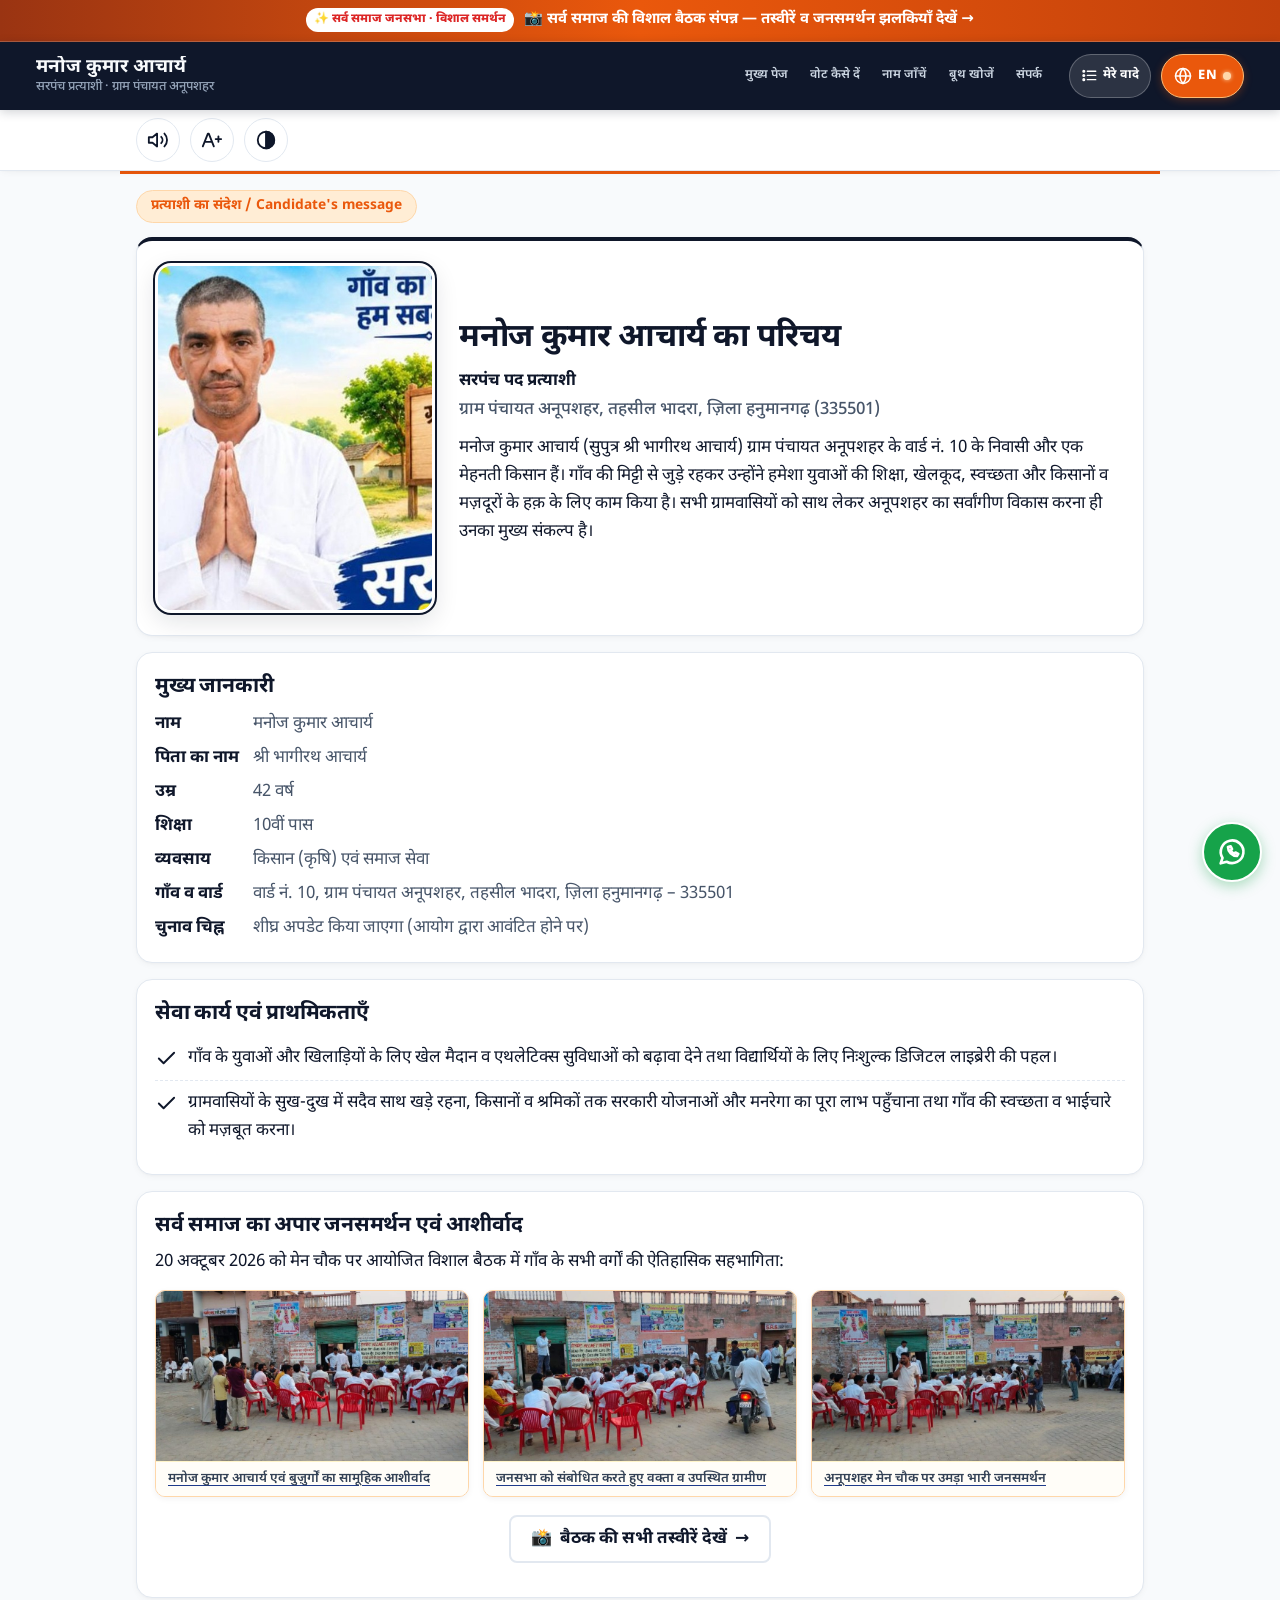
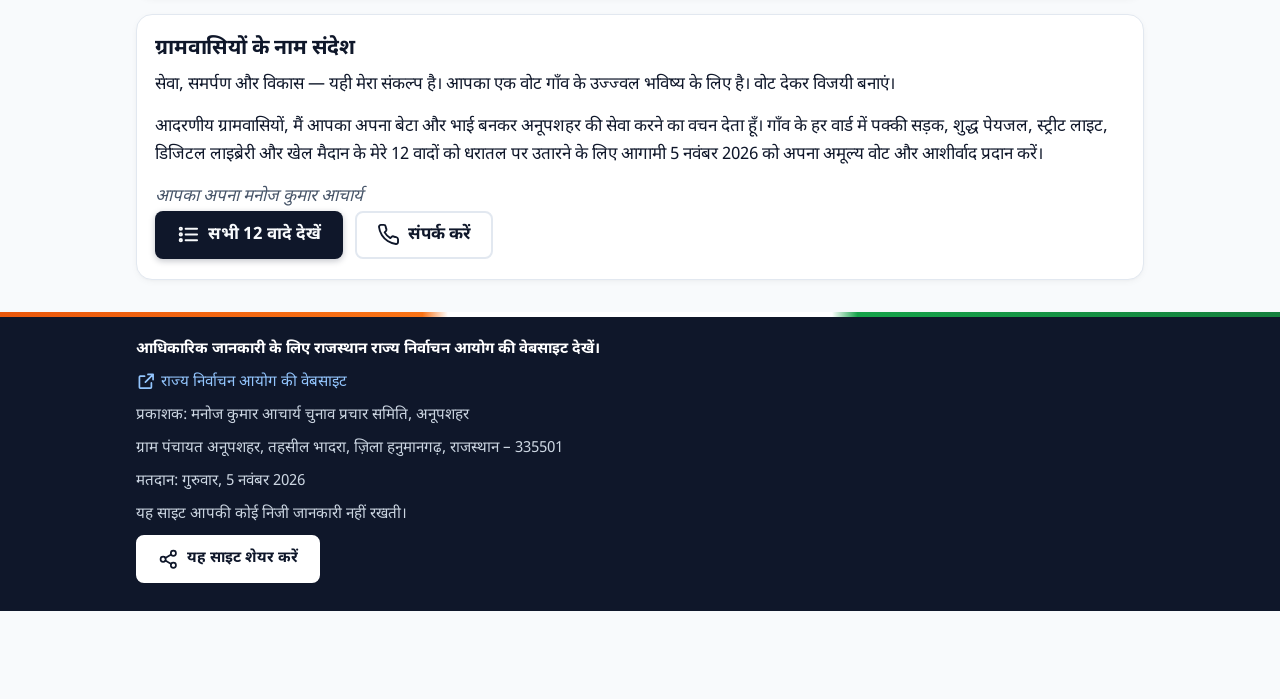
==== commit 36aa261f: "Add Sarv Samaj meeting photos, accessible lightbox modal, and extensible media hub for video/audio" ====
--- a/about.html
+++ b/about.html
@@ -1,4 +1,4 @@
-﻿<!--
+<!--
   ============================================================================
   REMINDER FOR SITE OWNER — PRE-POLL SILENCE PERIOD (प्रचार समाप्ति अवधि):
   As per State Election Commission rules, election campaigning must stop during
@@ -39,7 +39,7 @@
 
     <section class="card hero" aria-labelledby="about-h1">
       <div class="hero-photo">
-        <img src="assets/poster.jpg?v=2" width="440" height="550" decoding="async" alt="" data-i18n-attr="alt:brand.photoAlt">
+        <img src="assets/poster.jpg?v=2" width="440" height="550" decoding="async" alt="मनोज कुमार आचार्य — सरपंच पद प्रत्याशी अनूपशहर" data-i18n-attr="alt:brand.photoAlt">
       </div>
       <div class="hero-text">
         <h1 id="about-h1" data-i18n="about.h1">मनोज कुमार आचार्य का परिचय</h1>
@@ -83,6 +83,30 @@
       </ul>
     </section>
 
+    <section class="card" aria-labelledby="gathering-heading">
+      <h2 id="gathering-heading" data-i18n="about.meetingTitle">सर्व समाज का अपार जनसमर्थन एवं आशीर्वाद</h2>
+      <p data-i18n="about.meetingSub">20 अक्टूबर 2026 को मेन चौक पर आयोजित विशाल बैठक में गाँव के सभी वर्गों की ऐतिहासिक सहभागिता:</p>
+      <div class="about-meeting-grid">
+        <a href="index.html#meeting-gallery" class="about-photo-card">
+          <img src="assets/meeting-5.jpg" width="1024" height="464" alt="मनोज कुमार आचार्य एवं बुज़ुर्गों का सामूहिक आशीर्वाद" loading="lazy" decoding="async">
+          <span class="about-photo-label" data-i18n="meeting.photo5">मनोज कुमार आचार्य एवं बुज़ुर्गों का सामूहिक आशीर्वाद</span>
+        </a>
+        <a href="index.html#meeting-gallery" class="about-photo-card">
+          <img src="assets/meeting-1.jpg" width="1024" height="464" alt="जनसभा को संबोधित करते हुए वक्ता व उपस्थित ग्रामीण" loading="lazy" decoding="async">
+          <span class="about-photo-label" data-i18n="meeting.photo1">जनसभा को संबोधित करते हुए वक्ता व उपस्थित ग्रामीण</span>
+        </a>
+        <a href="index.html#meeting-gallery" class="about-photo-card">
+          <img src="assets/meeting-2.jpg" width="1024" height="464" alt="अनूपशहर मेन चौक पर उमड़ा भारी जनसमर्थन" loading="lazy" decoding="async">
+          <span class="about-photo-label" data-i18n="meeting.photo2">अनूपशहर मेन चौक पर उमड़ा भारी जनसमर्थन</span>
+        </a>
+      </div>
+      <p style="margin-top: 14px; text-align: center;">
+        <a class="btn btn-outline" href="index.html#meeting-gallery">
+          <span aria-hidden="true">📸</span> <span data-i18n="meeting.galleryHeading">बैठक की सभी तस्वीरें देखें</span> →
+        </a>
+      </p>
+    </section>
+
     <section class="card" aria-labelledby="msg-heading">
       <h2 id="msg-heading" data-i18n="about.messageTitle">ग्रामवासियों के नाम संदेश</h2>
       <p data-i18n="about.message">सेवा, समर्पण और विकास — यही मेरा संकल्प है। आपका एक वोट गाँव के उज्ज्वल भविष्य के लिए है। वोट देकर विजयी बनाएं।</p>
--- a/css/style.css
+++ b/css/style.css
@@ -169,6 +169,9 @@
   top: 0;
   z-index: 500;
 }
+.site-header .wrap {
+  max-width: 1240px;
+}
 .site-header .bar {
   display: flex; align-items: center; gap: clamp(6px, 1.2vw, 10px); min-height: 68px; padding-top: 8px; padding-bottom: 8px;
 }
@@ -176,18 +179,18 @@
   display: none;
   align-items: center;
   gap: 3px;
-  flex: 0 1 auto;
-  min-width: 0;
+  flex-shrink: 0;
+  margin-left: auto;
 }
 .desktop-nav-link {
   display: inline-flex;
   align-items: center;
   min-height: 44px;
-  padding: 0 clamp(6px, 1vw, 12px);
+  padding: 0 clamp(6px, 0.75vw, 10px);
   color: #CBD5E1;
   text-decoration: none;
   font-weight: 600;
-  font-size: clamp(0.78rem, 1.1vw, 0.92rem);
+  font-size: clamp(0.78rem, 0.82vw, 0.88rem);
   border-radius: var(--radius-pill);
   transition: background-color 0.15s ease, color 0.15s ease;
   white-space: nowrap;
@@ -208,13 +211,14 @@
   justify-content: center;
   gap: 5px;
   min-height: 44px;
-  padding: 0 clamp(8px, 1vw, 14px);
+  padding: 0 clamp(8px, 0.85vw, 12px);
+  margin-left: 8px;
   border-radius: var(--radius-pill);
   background: rgba(255, 255, 255, 0.12);
   color: #FFFFFF;
   text-decoration: none;
   font-weight: 700;
-  font-size: clamp(0.78rem, 1.1vw, 0.9rem);
+  font-size: clamp(0.78rem, 0.82vw, 0.88rem);
   border: 1.5px solid rgba(255, 255, 255, 0.25);
   transition: background-color 0.15s ease, border-color 0.15s ease;
   white-space: nowrap;
@@ -259,20 +263,91 @@
 }
 .btn-lang:active, .btn-menu:active { transform: scale(0.96); }
 .btn-lang {
-  width: 44px;
+  width: auto;
+  min-width: 68px;
   height: 44px;
-  min-width: 44px;
-  padding: 0;
+  min-height: 44px;
+  padding: 0 12px;
+  gap: 6px;
+  border-radius: var(--radius-pill);
+  cursor: pointer;
+  font-weight: 700;
+  display: inline-flex;
+  align-items: center;
+  justify-content: center;
+  user-select: none;
+  flex-shrink: 0;
+  transition: transform .12s var(--ease), background-color .25s ease, border-color .25s ease, box-shadow .25s ease, color .25s ease;
+}
+/* OFF State / Hindi Mode (Default) */
+.btn-lang,
+.btn-lang[aria-pressed="false"],
+.btn-lang[data-lang="hi"] {
   background: var(--accent-primary);
   color: #FFFFFF;
   border: 1.5px solid #FDBA74;
-  box-shadow: 0 2px 8px rgba(234, 88, 12, .3);
+  box-shadow: 0 2px 8px rgba(234, 88, 12, .32);
+}
+.btn-lang[aria-pressed="false"]:hover,
+.btn-lang:not(.is-on):hover {
+  background: var(--accent-primary-active);
+  box-shadow: 0 3px 10px rgba(234, 88, 12, .45);
 }
 .btn-lang .icon {
-  width: 22px;
-  height: 22px;
-}
-.btn-lang:hover { background: var(--accent-primary-active); }
+  width: 18px;
+  height: 18px;
+  flex-shrink: 0;
+}
+.btn-lang .lang-tag {
+  font-size: 0.8125rem;
+  font-weight: 800;
+  letter-spacing: 0.5px;
+  line-height: 1;
+}
+.btn-lang .switch-indicator {
+  width: 8px;
+  height: 8px;
+  border-radius: 50%;
+  background: #FED7AA;
+  box-shadow: 0 0 4px #FED7AA;
+  flex-shrink: 0;
+  transition: background-color 0.25s ease, box-shadow 0.25s ease;
+}
+/* ON State / English Mode (Active) */
+.btn-lang[aria-pressed="true"],
+.btn-lang.is-on,
+.btn-lang.is-en,
+.btn-lang[data-lang="en"] {
+  background: #16A34A !important;
+  color: #FFFFFF !important;
+  border: 1.5px solid #86EFAC !important;
+  box-shadow: 0 0 14px rgba(34, 197, 94, 0.7), 0 2px 8px rgba(22, 163, 74, 0.4) !important;
+}
+.btn-lang[aria-pressed="true"]:hover,
+.btn-lang.is-on:hover,
+.btn-lang.is-en:hover,
+.btn-lang[data-lang="en"]:hover {
+  background: #15803D !important;
+  border-color: #4ADE80 !important;
+  box-shadow: 0 0 16px rgba(34, 197, 94, 0.85), 0 3px 10px rgba(22, 163, 74, 0.5) !important;
+}
+.btn-lang[aria-pressed="true"] .switch-indicator,
+.btn-lang.is-on .switch-indicator,
+.btn-lang.is-en .switch-indicator,
+.btn-lang[data-lang="en"] .switch-indicator {
+  background: #86EFAC !important;
+  box-shadow: 0 0 8px #4ADE80 !important;
+}
+@media (max-width: 420px) {
+  .btn-lang {
+    min-width: 62px;
+    padding: 0 9px;
+    gap: 5px;
+  }
+  .btn-lang .lang-tag {
+    font-size: 0.78rem;
+  }
+}
 .btn-menu {
   background: rgba(255, 255, 255, .12);
   color: #FFFFFF;
@@ -978,18 +1053,30 @@
   .bottom-nav {
     display: none !important;
   }
+}
+
+@media (max-width: 991px) {
   .desktop-nav-links {
-    display: flex;
+    display: none !important;
   }
   .btn-menu {
-    display: none;
+    display: inline-flex !important;
+  }
+}
+
+@media (min-width: 992px) {
+  .btn-menu {
+    display: none !important;
   }
   .site-nav {
     display: none !important;
   }
-}
-
-@media (min-width: 768px) and (max-width: 1024px) {
+  .desktop-nav-links {
+    display: flex !important;
+  }
+}
+
+@media (min-width: 992px) and (max-width: 1100px) {
   .site-header .bar {
     gap: 6px;
   }
@@ -1007,6 +1094,7 @@
     font-size: 0.8rem;
   }
   .btn-manifesto-nav {
+    margin-left: 6px;
     padding: 0 8px;
     font-size: 0.8rem;
   }
@@ -1019,6 +1107,7 @@
 html.large-text .btn-manifesto-nav {
   padding: 0 7px;
   font-size: 0.78rem;
+  margin-left: 6px;
 }
 html.large-text .site-header .brand-role {
   display: none;
@@ -1268,6 +1357,24 @@
   border-color: #60A5FA !important;
 }
 
+/* Language Button in High-Contrast Mode */
+html.hc .btn-lang,
+html.hc .btn-lang[aria-pressed="false"],
+html.hc .btn-lang[data-lang="hi"] {
+  background: #9A3412 !important;
+  border: 1.5px solid #FDBA74 !important;
+  color: #FFFFFF !important;
+}
+html.hc .btn-lang[aria-pressed="true"],
+html.hc .btn-lang.is-on,
+html.hc .btn-lang.is-en,
+html.hc .btn-lang[data-lang="en"] {
+  background: #15803D !important;
+  border: 1.5px solid #86EFAC !important;
+  color: #FFFFFF !important;
+  box-shadow: 0 0 14px rgba(74, 222, 128, 0.65) !important;
+}
+
 /* WhatsApp Buttons in Dark Mode */
 html.hc .btn-wa {
   background: #059669 !important;
@@ -1360,6 +1467,121 @@
   color: #93C5FD !important;
   background: rgba(59, 130, 246, .16) !important;
   border-color: rgba(96, 165, 250, .35) !important;
+}
+
+/* Meeting Card & Top Announcement Bar in Dark / High Contrast Mode */
+html.hc .meeting-card {
+  background: #1E293B !important;
+  border: 2px solid #FDBA74 !important;
+  box-shadow: 0 4px 16px -2px rgba(0, 0, 0, 0.4) !important;
+}
+html.hc .meeting-header {
+  border-bottom: 1px dashed #475569 !important;
+}
+html.hc .meeting-date-pill {
+  background: #273548 !important;
+  color: #FDBA74 !important;
+  border: 1px solid #475569 !important;
+}
+html.hc .meeting-live-badge {
+  background: #3F1D1D !important;
+  color: #F87171 !important;
+  border-color: #991B1B !important;
+}
+html.hc .meeting-poster-thumb {
+  border-color: #475569 !important;
+}
+html.hc .meeting-title {
+  color: #FDBA74 !important;
+}
+html.hc .meeting-subtitle {
+  color: #FB923C !important;
+}
+html.hc .meeting-intro {
+  color: #E2E8F0 !important;
+}
+html.hc .meeting-details-box {
+  background: #0F172A !important;
+  border: 1px solid #334155 !important;
+  color: #E2E8F0 !important;
+}
+html.hc .meeting-detail-row.highlight-venue {
+  border-top: 1px dashed #334155 !important;
+}
+html.hc .meeting-detail-row strong {
+  color: #F8FAFC !important;
+}
+html.hc .meeting-detail-row span {
+  color: #CBD5E1 !important;
+}
+html.hc .meeting-quote {
+  color: #94A3B8 !important;
+}
+html.hc .top-announcement-bar {
+  background: #1E293B !important;
+  border-bottom: 2px solid #EA580C !important;
+}
+
+/* Meeting Celebration, Gallery, Media Hub & About Grid in High Contrast */
+html.hc .meeting-live-badge.success {
+  background: #064E3B !important;
+  color: #6EE7B7 !important;
+  border-color: #047857 !important;
+}
+html.hc .live-dot.success {
+  background: #10B981 !important;
+}
+html.hc .meeting-summary-banner {
+  background: #0F172A !important;
+  border-color: #334155 !important;
+}
+html.hc .summary-metric strong {
+  color: #FB923C !important;
+}
+html.hc .summary-metric span {
+  color: #F8FAFC !important;
+}
+html.hc .gallery-title {
+  color: #FDBA74 !important;
+}
+html.hc .gallery-sub {
+  color: #94A3B8 !important;
+}
+html.hc .gallery-item {
+  background: #0F172A !important;
+  border-color: #334155 !important;
+}
+html.hc .gallery-caption {
+  background: #1E293B !important;
+  border-color: #334155 !important;
+  color: #CBD5E1 !important;
+}
+html.hc .media-preview-card {
+  background: #0F172A !important;
+  border-color: #475569 !important;
+}
+html.hc .media-icon-badge {
+  background: #1E293B !important;
+}
+html.hc .media-head h4 {
+  color: #F8FAFC !important;
+}
+html.hc .media-info p {
+  color: #94A3B8 !important;
+}
+html.hc .media-status-pill.upcoming {
+  background: #273548 !important;
+  color: #FDBA74 !important;
+  border-color: #475569 !important;
+}
+html.hc .about-photo-card {
+  background: #0F172A !important;
+  border-color: #334155 !important;
+}
+html.hc .about-photo-label {
+  background: #1E293B !important;
+  border-color: #334155 !important;
+  color: #CBD5E1 !important;
 }
 
 /* ---------- Motion Accessibility ---------- */
@@ -1384,7 +1606,11 @@
     min-height: 38px;
     height: 38px;
   }
-  .btn-lang { width: 38px; min-width: 38px; }
+  .btn-lang {
+    width: auto;
+    min-width: 60px;
+    padding: 0 8px;
+  }
   .toolbar-band {
     min-height: 44px;
   }
@@ -1501,6 +1727,11 @@
   padding: 4px 14px;
   border-radius: var(--radius-pill);
 }
+.meeting-live-badge.success {
+  background: #ECFDF5;
+  color: #065F46;
+  border-color: #A7F3D0;
+}
 .live-dot {
   width: 10px;
   height: 10px;
@@ -1509,10 +1740,20 @@
   box-shadow: 0 0 0 0 rgba(220, 38, 38, 0.7);
   animation: livePulse 1.8s infinite;
 }
+.live-dot.success {
+  background: #059669;
+  box-shadow: 0 0 0 0 rgba(5, 150, 105, 0.7);
+  animation: successPulse 1.8s infinite;
+}
 @keyframes livePulse {
   0% { transform: scale(0.95); box-shadow: 0 0 0 0 rgba(220, 38, 38, 0.7); }
   70% { transform: scale(1); box-shadow: 0 0 0 8px rgba(220, 38, 38, 0); }
   100% { transform: scale(0.95); box-shadow: 0 0 0 0 rgba(220, 38, 38, 0); }
+}
+@keyframes successPulse {
+  0% { transform: scale(0.95); box-shadow: 0 0 0 0 rgba(5, 150, 105, 0.7); }
+  70% { transform: scale(1); box-shadow: 0 0 0 8px rgba(5, 150, 105, 0); }
+  100% { transform: scale(0.95); box-shadow: 0 0 0 0 rgba(5, 150, 105, 0); }
 }
 .meeting-date-pill {
   font-weight: 700;
@@ -1663,6 +1904,434 @@
 }
 .btn-wa-share:hover, .btn-wa-share:focus-visible {
   background: #15803D !important;
+}
+
+/* Meeting Summary Banner */
+.meeting-summary-banner {
+  display: grid;
+  grid-template-columns: repeat(3, 1fr);
+  gap: 14px;
+  background: #FFFFFF;
+  border: 1px solid #FED7AA;
+  border-radius: 12px;
+  padding: 16px 20px;
+  margin: 18px 0 24px;
+}
+@media (max-width: 768px) {
+  .meeting-summary-banner {
+    grid-template-columns: 1fr;
+    gap: 12px;
+    padding: 14px 16px;
+  }
+}
+.summary-metric {
+  display: flex;
+  align-items: center;
+  gap: 12px;
+}
+.summary-metric .m-icon {
+  font-size: 1.75rem;
+  line-height: 1;
+  flex-shrink: 0;
+}
+.summary-metric strong {
+  display: block;
+  font-size: 0.8125rem;
+  font-weight: 700;
+  color: #9A3412;
+  text-transform: uppercase;
+  letter-spacing: 0.5px;
+  margin-bottom: 2px;
+}
+.summary-metric span {
+  display: block;
+  font-size: 0.9375rem;
+  font-weight: 700;
+  color: #1E293B;
+  line-height: 1.35;
+}
+
+/* Meeting Photo Gallery Grid */
+.meeting-gallery-section {
+  margin: 24px 0 20px;
+}
+.meeting-gallery-section .section-title-wrap {
+  margin-bottom: 16px;
+}
+.gallery-title {
+  font-size: 1.375rem;
+  font-weight: 800;
+  color: #9A3412;
+  margin: 0 0 4px;
+}
+.gallery-sub {
+  font-size: 0.9375rem;
+  color: #64748B;
+  margin: 0;
+}
+.meeting-gallery-grid {
+  display: grid;
+  grid-template-columns: repeat(2, 1fr);
+  gap: 16px;
+}
+@media (max-width: 640px) {
+  .meeting-gallery-grid {
+    grid-template-columns: 1fr;
+    gap: 12px;
+  }
+}
+.gallery-item {
+  margin: 0;
+  background: #FFFFFF;
+  border: 1px solid #FED7AA;
+  border-radius: 12px;
+  overflow: hidden;
+  display: flex;
+  flex-direction: column;
+  transition: transform 0.2s ease, box-shadow 0.2s ease;
+  box-shadow: 0 2px 8px rgba(15, 23, 42, 0.05);
+}
+.gallery-item:hover {
+  transform: translateY(-3px);
+  box-shadow: 0 8px 20px rgba(15, 23, 42, 0.12);
+}
+.gallery-item.featured {
+  grid-column: 1 / -1;
+}
+.gallery-item .gallery-btn,
+.gallery-item .gallery-thumb-link {
+  width: 100%;
+  border: none;
+  background: transparent;
+  padding: 0;
+  margin: 0;
+  cursor: pointer;
+  position: relative;
+  display: block;
+  text-align: left;
+  text-decoration: none;
+  overflow: hidden;
+}
+.gallery-item .gallery-btn img,
+.gallery-item .gallery-thumb-link img {
+  width: 100%;
+  height: 230px;
+  object-fit: cover;
+  display: block;
+  transition: transform 0.3s ease;
+}
+.gallery-item.featured .gallery-btn img,
+.gallery-item.featured .gallery-thumb-link img {
+  height: 340px;
+}
+@media (max-width: 640px) {
+  .gallery-item.featured .gallery-btn img,
+  .gallery-item.featured .gallery-thumb-link img {
+    height: 200px;
+  }
+}
+.gallery-item .gallery-btn:hover img,
+.gallery-item .gallery-btn:focus-visible img,
+.gallery-item .gallery-thumb-link:hover img,
+.gallery-item .gallery-thumb-link:focus-visible img {
+  transform: scale(1.025);
+}
+.gallery-item .gallery-btn:focus-visible,
+.gallery-item .gallery-thumb-link:focus-visible {
+  outline: 3px solid #EA580C;
+  outline-offset: -3px;
+}
+.gallery-item .zoom-badge {
+  position: absolute;
+  bottom: 10px;
+  right: 10px;
+  left: auto;
+  background: rgba(15, 23, 42, 0.82);
+  color: #FFFFFF;
+  font-size: 0.75rem;
+  font-weight: 600;
+  padding: 4px 10px;
+  border-radius: 6px;
+  backdrop-filter: blur(4px);
+  pointer-events: none;
+  transition: background 0.15s ease;
+}
+.gallery-item:hover .zoom-badge {
+  background: rgba(234, 88, 12, 0.92);
+}
+.gallery-caption {
+  padding: 10px 14px;
+  font-size: 0.875rem;
+  color: #334155;
+  line-height: 1.45;
+  font-weight: 500;
+  background: #FFFDF8;
+  border-top: 1px solid #FEF3C7;
+  flex-grow: 1;
+}
+
+/* Meeting Media Hub (Upcoming Video & Audio) */
+.meeting-media-hub {
+  display: grid;
+  grid-template-columns: 1fr 1fr;
+  gap: 14px;
+  margin: 20px 0;
+}
+@media (max-width: 720px) {
+  .meeting-media-hub {
+    grid-template-columns: 1fr;
+    gap: 12px;
+  }
+}
+.media-preview-card {
+  background: #FFFFFF;
+  border: 1.5px dashed #FDBA74;
+  border-radius: 12px;
+  padding: 16px;
+  display: flex;
+  gap: 14px;
+  align-items: flex-start;
+  box-shadow: 0 2px 6px rgba(15, 23, 42, 0.04);
+}
+.media-icon-badge {
+  width: 44px;
+  height: 44px;
+  border-radius: 10px;
+  background: #FFEDD5;
+  display: flex;
+  align-items: center;
+  justify-content: center;
+  font-size: 1.5rem;
+  flex-shrink: 0;
+}
+.media-info {
+  flex: 1;
+  min-width: 0;
+}
+.media-head {
+  display: flex;
+  align-items: center;
+  justify-content: space-between;
+  gap: 8px;
+  margin-bottom: 6px;
+  flex-wrap: wrap;
+}
+.media-head h4 {
+  font-size: 0.9375rem;
+  font-weight: 700;
+  color: #1E293B;
+  margin: 0;
+}
+.media-status-pill.upcoming {
+  display: inline-flex;
+  align-items: center;
+  gap: 6px;
+  font-size: 0.75rem;
+  font-weight: 700;
+  color: #9A3412;
+  background: #FFEDD5;
+  border: 1px solid #FDBA74;
+  padding: 2px 8px;
+  border-radius: var(--radius-pill);
+  white-space: nowrap;
+}
+.pulse-dot {
+  width: 8px;
+  height: 8px;
+  border-radius: 50%;
+  background: #EA580C;
+  animation: pulseDot 1.6s infinite;
+}
+@keyframes pulseDot {
+  0% { transform: scale(0.85); opacity: 0.6; }
+  50% { transform: scale(1.25); opacity: 1; }
+  100% { transform: scale(0.85); opacity: 0.6; }
+}
+.media-info p {
+  margin: 0;
+  font-size: 0.8125rem;
+  color: #64748B;
+  line-height: 1.45;
+}
+
+/* About Page Meeting Photo Grid */
+.about-meeting-grid {
+  display: grid;
+  grid-template-columns: repeat(3, 1fr);
+  gap: 14px;
+  margin-top: 14px;
+  margin-bottom: 18px;
+}
+@media (max-width: 720px) {
+  .about-meeting-grid {
+    grid-template-columns: 1fr;
+  }
+}
+.about-photo-card {
+  margin: 0;
+  background: #FFFFFF;
+  border: 1px solid #FED7AA;
+  border-radius: 10px;
+  overflow: hidden;
+  box-shadow: 0 2px 6px rgba(15, 23, 42, 0.05);
+  display: flex;
+  flex-direction: column;
+}
+.about-photo-card img {
+  width: 100%;
+  height: 170px;
+  object-fit: cover;
+  display: block;
+}
+.about-photo-label {
+  padding: 8px 12px;
+  font-size: 0.8125rem;
+  font-weight: 600;
+  color: #334155;
+  line-height: 1.4;
+  background: #FFFDF8;
+  border-top: 1px solid #FEF3C7;
+  flex-grow: 1;
+}
+
+/* Lightbox Photo Modal */
+dialog.photo-modal {
+  border: none;
+  background: transparent;
+  padding: 0;
+  max-width: 96vw;
+  max-height: 94vh;
+  width: 960px;
+  overflow: visible;
+  position: fixed;
+  top: 50%;
+  left: 50%;
+  transform: translate(-50%, -50%);
+  margin: 0;
+  z-index: 10000;
+}
+dialog.photo-modal:not([open]) {
+  display: none;
+}
+dialog.photo-modal::backdrop {
+  background: rgba(15, 23, 42, 0.88);
+  backdrop-filter: blur(8px);
+}
+.modal-backdrop {
+  position: fixed;
+  inset: 0;
+  background: rgba(15, 23, 42, 0.88);
+  z-index: 1;
+}
+.modal-box {
+  position: relative;
+  z-index: 2;
+  background: #0F172A;
+  border-radius: 14px;
+  border: 1px solid #334155;
+  box-shadow: 0 24px 48px rgba(0, 0, 0, 0.65);
+  display: flex;
+  flex-direction: column;
+  overflow: hidden;
+  max-height: 92vh;
+}
+.modal-topbar {
+  display: flex;
+  align-items: center;
+  justify-content: space-between;
+  padding: 10px 18px;
+  background: #1E293B;
+  border-bottom: 1px solid #334155;
+}
+.modal-counter {
+  font-size: 0.875rem;
+  font-weight: 700;
+  color: #FDBA74;
+  letter-spacing: 0.5px;
+}
+.btn-modal-close {
+  background: rgba(255, 255, 255, 0.08);
+  border: 1px solid #475569;
+  color: #F8FAFC;
+  font-size: 1.25rem;
+  line-height: 1;
+  cursor: pointer;
+  width: 36px;
+  height: 36px;
+  border-radius: 50%;
+  display: flex;
+  align-items: center;
+  justify-content: center;
+  transition: all 0.15s ease;
+}
+.btn-modal-close:hover, .btn-modal-close:focus-visible {
+  background: #EA580C;
+  border-color: #EA580C;
+  color: #FFFFFF;
+}
+.modal-viewport {
+  position: relative;
+  display: flex;
+  align-items: center;
+  justify-content: center;
+  background: #020617;
+  min-height: 280px;
+  max-height: 68vh;
+  overflow: hidden;
+}
+.modal-img-wrap {
+  width: 100%;
+  height: 100%;
+  display: flex;
+  align-items: center;
+  justify-content: center;
+  padding: 12px;
+}
+.modal-img-wrap img {
+  max-width: 100%;
+  max-height: 62vh;
+  object-fit: contain;
+  display: block;
+  border-radius: 6px;
+  box-shadow: 0 4px 16px rgba(0, 0, 0, 0.4);
+}
+.modal-nav-btn {
+  position: absolute;
+  top: 50%;
+  transform: translateY(-50%);
+  z-index: 10;
+  background: rgba(15, 23, 42, 0.75);
+  color: #FFFFFF;
+  border: 1.5px solid rgba(255, 255, 255, 0.3);
+  width: 44px;
+  height: 44px;
+  border-radius: 50%;
+  display: flex;
+  align-items: center;
+  justify-content: center;
+  font-size: 2rem;
+  line-height: 1;
+  padding-bottom: 4px;
+  cursor: pointer;
+  transition: all 0.15s ease;
+}
+.modal-nav-btn:hover, .modal-nav-btn:focus-visible {
+  background: #EA580C;
+  border-color: #EA580C;
+  transform: translateY(-50%) scale(1.08);
+}
+.modal-nav-btn.prev { left: 14px; }
+.modal-nav-btn.next { right: 14px; }
+.modal-caption {
+  padding: 14px 20px;
+  margin: 0;
+  background: #1E293B;
+  border-top: 1px solid #334155;
+  color: #F8FAFC;
+  font-size: 0.9375rem;
+  line-height: 1.5;
+  text-align: center;
+  font-weight: 500;
 }
 
 /* Top Announcement Strip in Header */
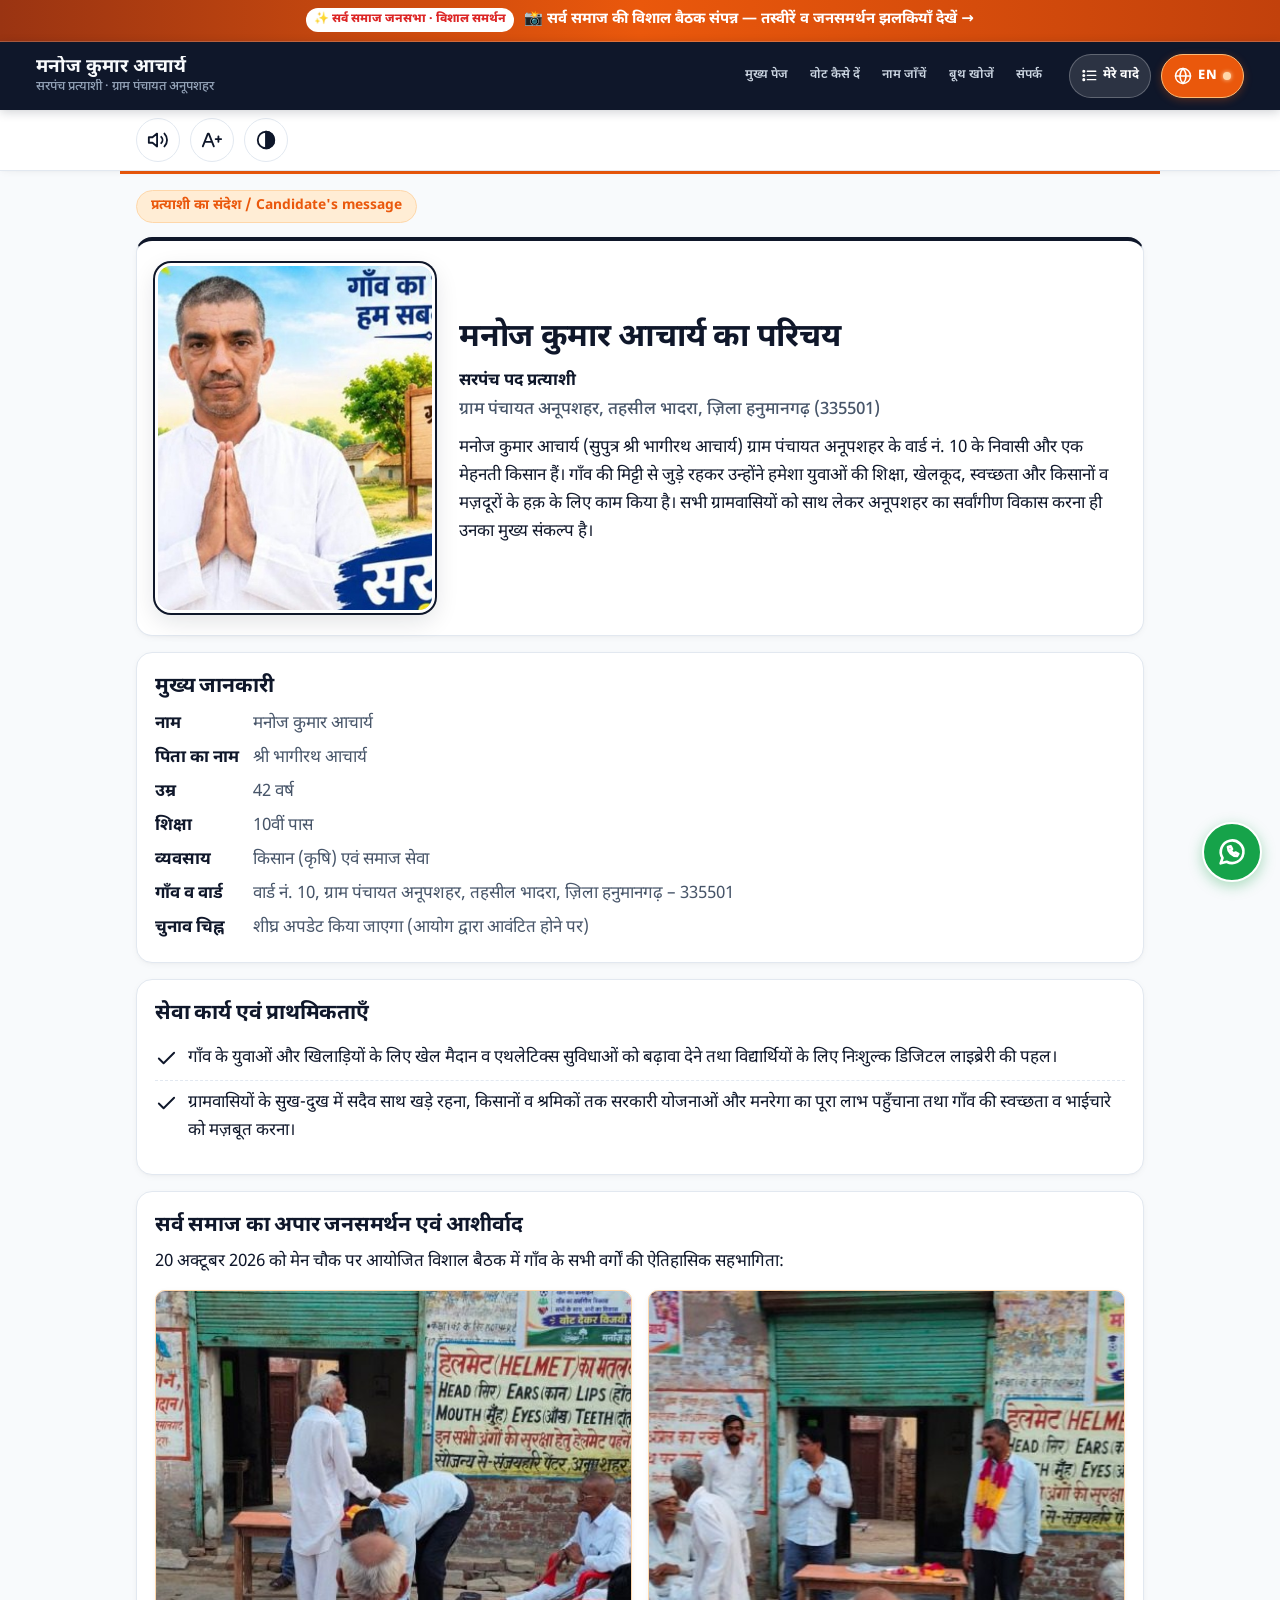
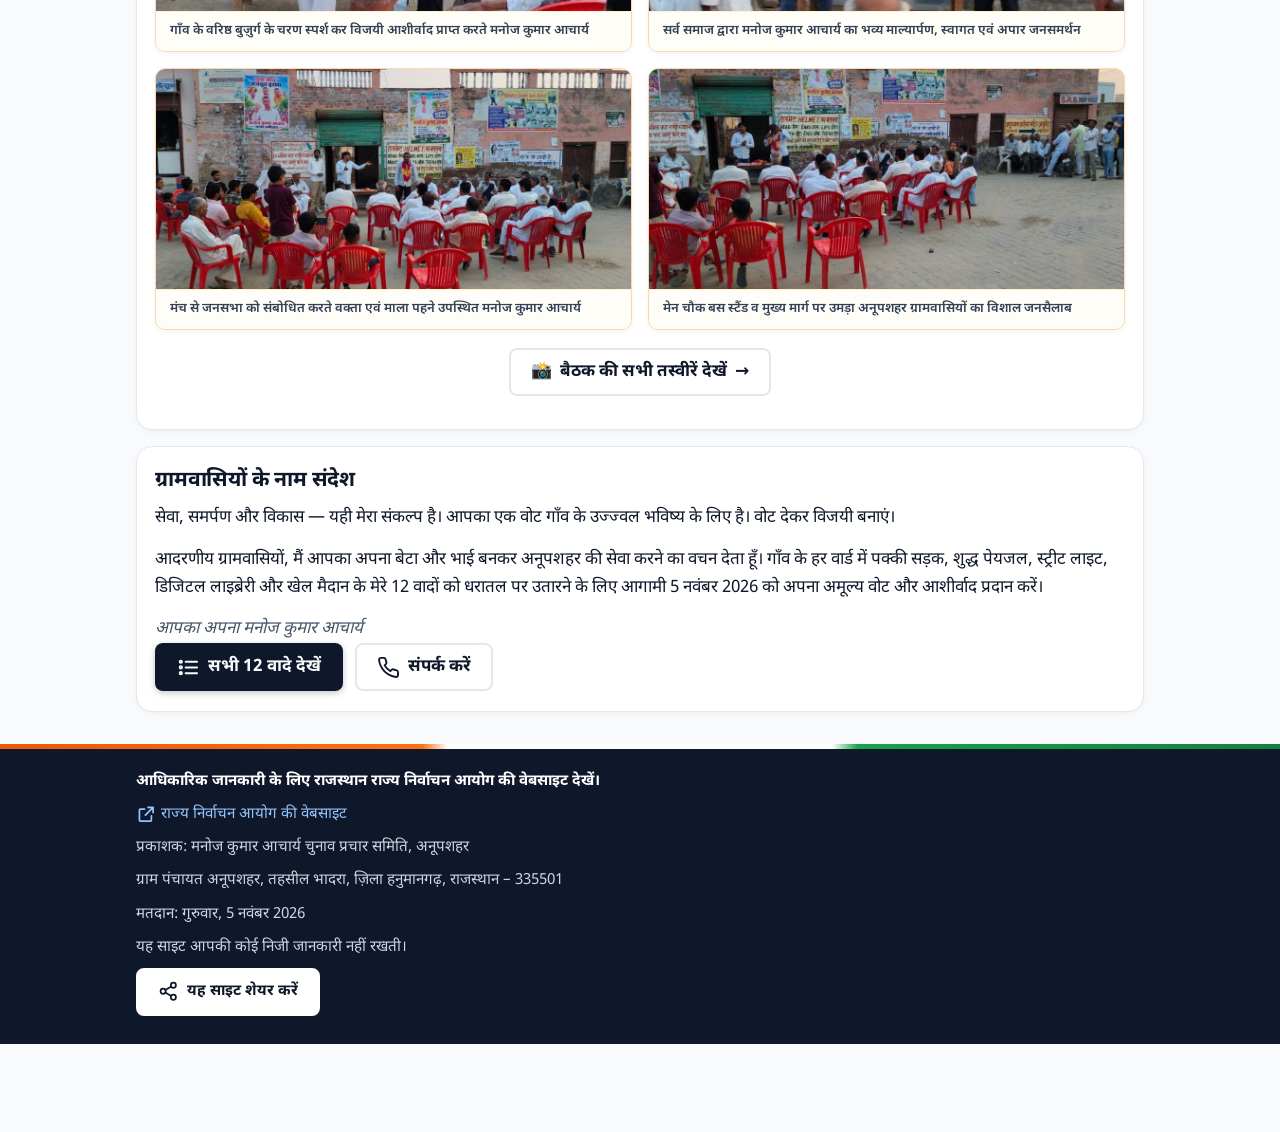
==== commit 51004424: "Add 5 close-up meeting photos (blessings, garlanding, keynote address, street turnout) with 11-photo" ====
--- a/about.html
+++ b/about.html
@@ -87,17 +87,21 @@
       <h2 id="gathering-heading" data-i18n="about.meetingTitle">सर्व समाज का अपार जनसमर्थन एवं आशीर्वाद</h2>
       <p data-i18n="about.meetingSub">20 अक्टूबर 2026 को मेन चौक पर आयोजित विशाल बैठक में गाँव के सभी वर्गों की ऐतिहासिक सहभागिता:</p>
       <div class="about-meeting-grid">
-        <a href="index.html#meeting-gallery" class="about-photo-card">
-          <img src="assets/meeting-5.jpg" width="1024" height="464" alt="मनोज कुमार आचार्य एवं बुज़ुर्गों का सामूहिक आशीर्वाद" loading="lazy" decoding="async">
-          <span class="about-photo-label" data-i18n="meeting.photo5">मनोज कुमार आचार्य एवं बुज़ुर्गों का सामूहिक आशीर्वाद</span>
+        <a href="index.html#meeting-gallery" class="about-photo-card portrait-card">
+          <img src="assets/meeting-6.jpg" width="464" height="1024" alt="गाँव के वरिष्ठ बुज़ुर्ग के चरण स्पर्श कर विजयी आशीर्वाद प्राप्त करते मनोज कुमार आचार्य" loading="lazy" decoding="async">
+          <span class="about-photo-label" data-i18n="meeting.photo6">गाँव के वरिष्ठ बुज़ुर्ग के चरण स्पर्श कर विजयी आशीर्वाद प्राप्त करते मनोज कुमार आचार्य</span>
+        </a>
+        <a href="index.html#meeting-gallery" class="about-photo-card portrait-card">
+          <img src="assets/meeting-7.jpg" width="464" height="1024" alt="सर्व समाज द्वारा मनोज कुमार आचार्य का भव्य माल्यार्पण, स्वागत एवं अपार जनसमर्थन" loading="lazy" decoding="async">
+          <span class="about-photo-label" data-i18n="meeting.photo7">सर्व समाज द्वारा मनोज कुमार आचार्य का भव्य माल्यार्पण, स्वागत एवं अपार जनसमर्थन</span>
         </a>
         <a href="index.html#meeting-gallery" class="about-photo-card">
-          <img src="assets/meeting-1.jpg" width="1024" height="464" alt="जनसभा को संबोधित करते हुए वक्ता व उपस्थित ग्रामीण" loading="lazy" decoding="async">
-          <span class="about-photo-label" data-i18n="meeting.photo1">जनसभा को संबोधित करते हुए वक्ता व उपस्थित ग्रामीण</span>
+          <img src="assets/meeting-8.jpg" width="1024" height="464" alt="मंच से जनसभा को संबोधित करते वक्ता एवं माला पहने उपस्थित मनोज कुमार आचार्य" loading="lazy" decoding="async">
+          <span class="about-photo-label" data-i18n="meeting.photo8">मंच से जनसभा को संबोधित करते वक्ता एवं माला पहने उपस्थित मनोज कुमार आचार्य</span>
         </a>
         <a href="index.html#meeting-gallery" class="about-photo-card">
-          <img src="assets/meeting-2.jpg" width="1024" height="464" alt="अनूपशहर मेन चौक पर उमड़ा भारी जनसमर्थन" loading="lazy" decoding="async">
-          <span class="about-photo-label" data-i18n="meeting.photo2">अनूपशहर मेन चौक पर उमड़ा भारी जनसमर्थन</span>
+          <img src="assets/meeting-10.jpg" width="1024" height="464" alt="मेन चौक बस स्टैंड व मुख्य मार्ग पर उमड़ा अनूपशहर ग्रामवासियों का विशाल जनसैलाब" loading="lazy" decoding="async">
+          <span class="about-photo-label" data-i18n="meeting.photo10">मेन चौक बस स्टैंड व मुख्य मार्ग पर उमड़ा अनूपशहर ग्रामवासियों का विशाल जनसैलाब</span>
         </a>
       </div>
       <p style="margin-top: 14px; text-align: center;">
--- a/css/style.css
+++ b/css/style.css
@@ -2024,10 +2024,20 @@
 .gallery-item.featured .gallery-thumb-link img {
   height: 340px;
 }
+.gallery-item.portrait-item .gallery-btn img,
+.gallery-item.portrait-item .gallery-thumb-link img {
+  height: 380px;
+  object-fit: cover;
+  object-position: center 36%;
+}
 @media (max-width: 640px) {
   .gallery-item.featured .gallery-btn img,
   .gallery-item.featured .gallery-thumb-link img {
     height: 200px;
+  }
+  .gallery-item.portrait-item .gallery-btn img,
+  .gallery-item.portrait-item .gallery-thumb-link img {
+    height: 300px;
   }
 }
 .gallery-item .gallery-btn:hover img,
@@ -2157,14 +2167,15 @@
 /* About Page Meeting Photo Grid */
 .about-meeting-grid {
   display: grid;
-  grid-template-columns: repeat(3, 1fr);
-  gap: 14px;
+  grid-template-columns: repeat(2, 1fr);
+  gap: 16px;
   margin-top: 14px;
   margin-bottom: 18px;
 }
-@media (max-width: 720px) {
+@media (max-width: 640px) {
   .about-meeting-grid {
     grid-template-columns: 1fr;
+    gap: 12px;
   }
 }
 .about-photo-card {
@@ -2176,18 +2187,38 @@
   box-shadow: 0 2px 6px rgba(15, 23, 42, 0.05);
   display: flex;
   flex-direction: column;
+  text-decoration: none;
+  transition: transform 0.2s ease, box-shadow 0.2s ease;
+}
+.about-photo-card:hover {
+  transform: translateY(-2px);
+  box-shadow: 0 6px 16px rgba(15, 23, 42, 0.1);
 }
 .about-photo-card img {
   width: 100%;
-  height: 170px;
+  height: 220px;
   object-fit: cover;
   display: block;
 }
+.about-photo-card.portrait-card img {
+  height: 320px;
+  object-position: center 36%;
+}
+@media (max-width: 640px) {
+  .about-photo-card.portrait-card img {
+    height: 260px;
+  }
+}
 .about-photo-label {
-  padding: 8px 12px;
+  padding: 10px 14px;
   font-size: 0.8125rem;
   font-weight: 600;
   color: #334155;
+  line-height: 1.45;
+  background: #FFFDF8;
+  border-top: 1px solid #FEF3C7;
+  flex-grow: 1;
+}
   line-height: 1.4;
   background: #FFFDF8;
   border-top: 1px solid #FEF3C7;
